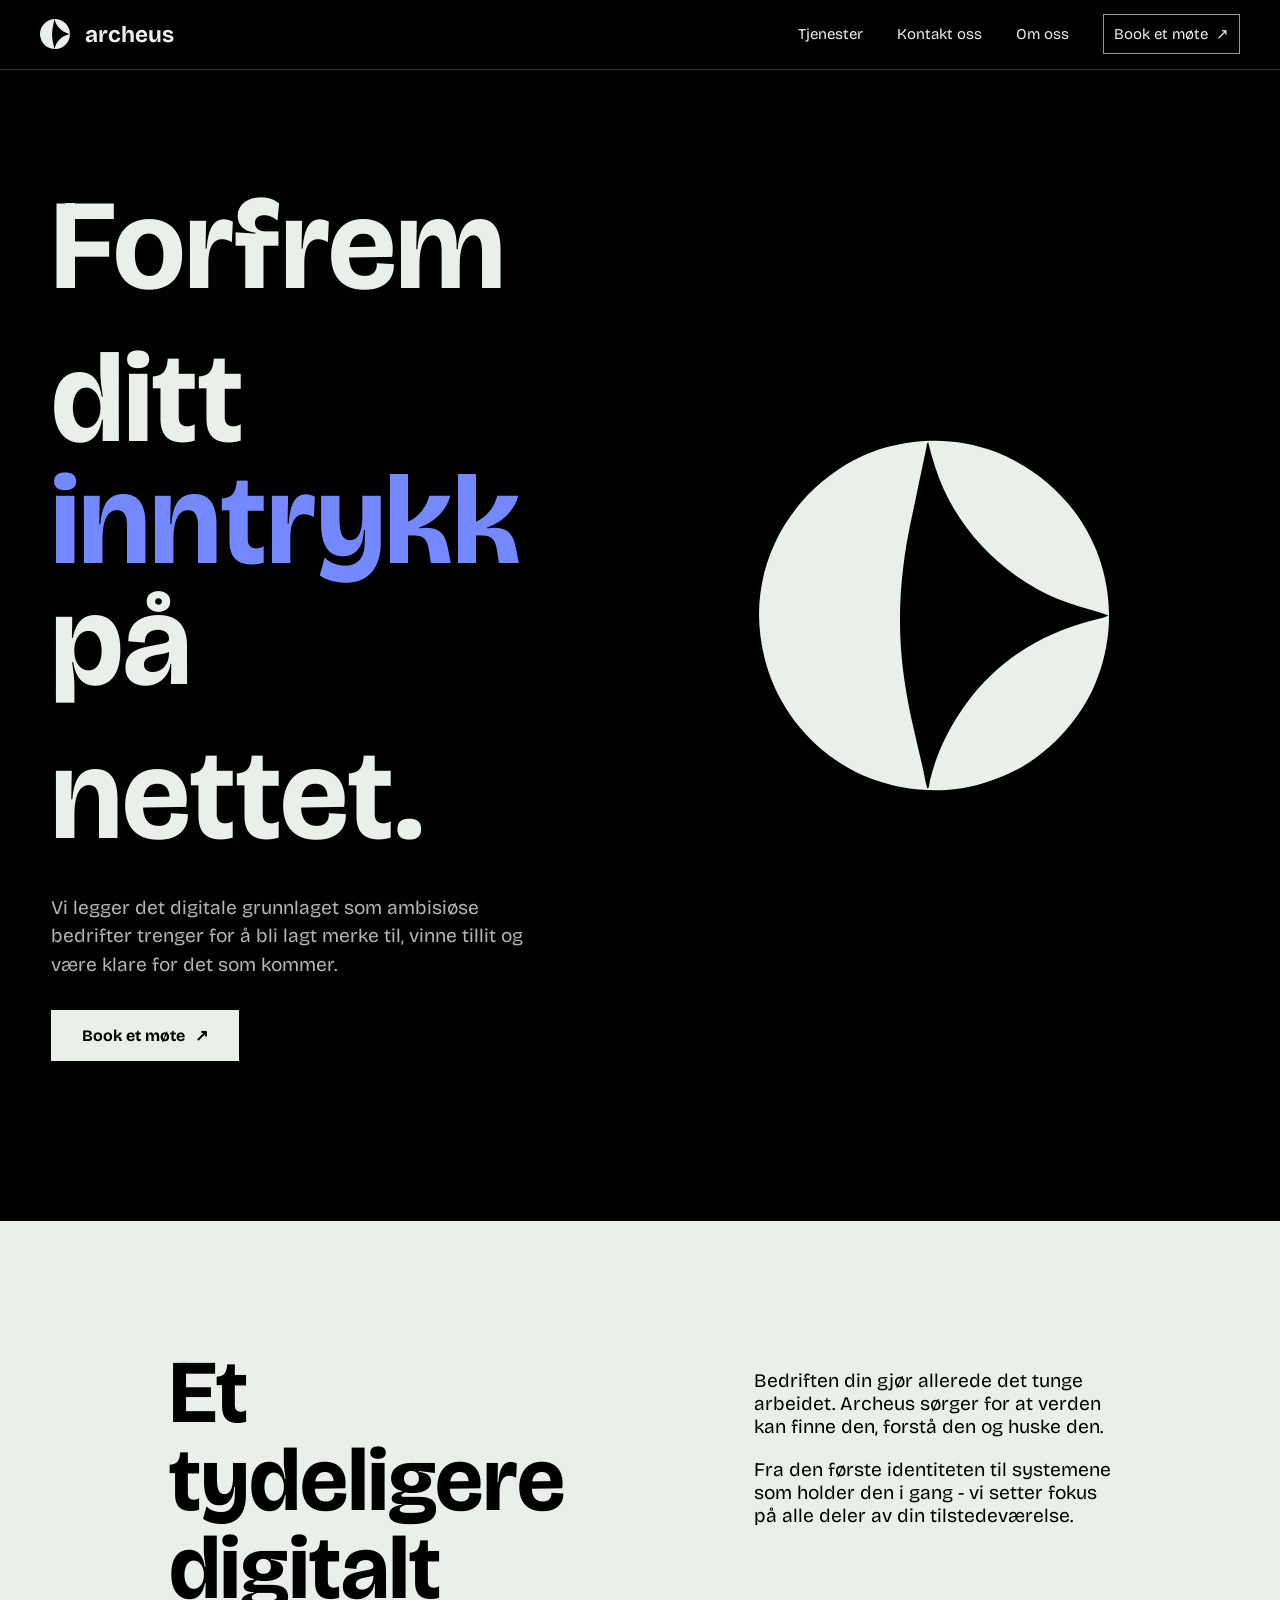
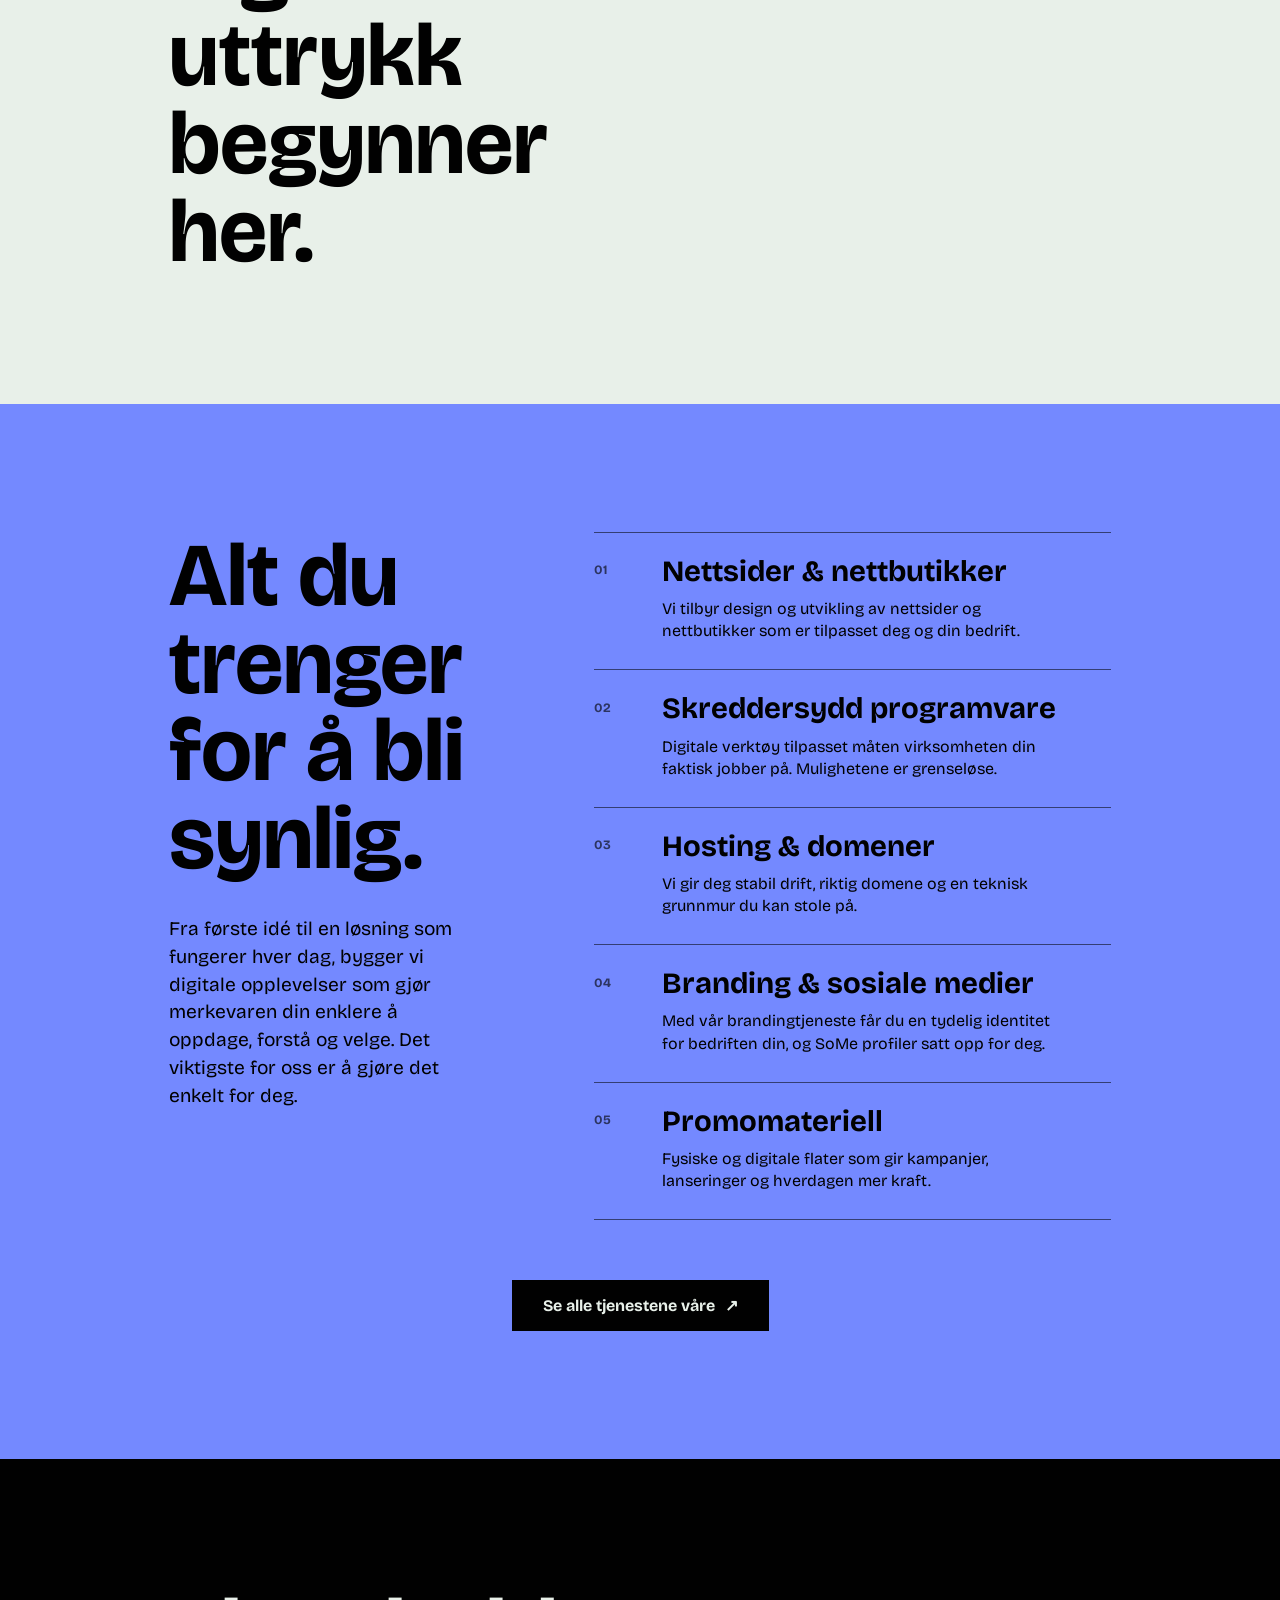
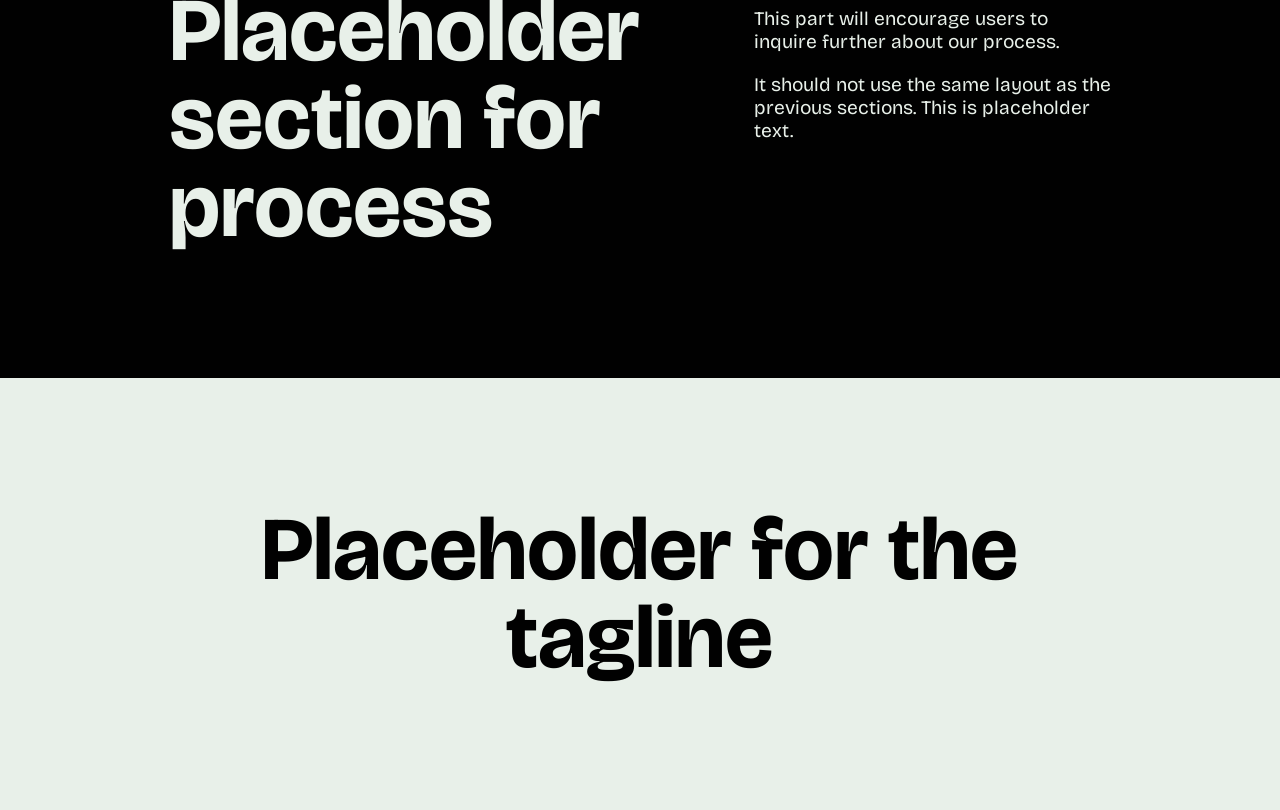
==== index.html @ 97b8d42c "Removal of bad file" ====
<!DOCTYPE html>
<html lang="en">
    <head>
        <meta charset="UTF-8">
        <meta name="viewport" content="width=device-width, initial-scale=1.0">
        <link rel="stylesheet" href="style.css">
        <title>Archeus | Hjemmeside</title>
    </head>
    <body>
        <nav>
            <div class="left-area">
                <a href="index.html" class="navbar-logo">
                    <img class="logo" src="assets/svgs/archeus-icon.svg" alt="archeus-logo">
                    <h1>archeus</h1>
                </a>
            </div>
            <div class="right-area">
                <a href="services.html">Tjenester</a>
                <a href="contact.html">Kontakt oss</a>
                <a href="about.html">Om oss</a>
                <button class="navbar-book">
                    <a href="">Book et møte<span aria-hidden="true">↗</span></a>
                </button>
            </div>
        </nav>

        <!-- Main page content is split into full-width color bands. -->
        <main>
            <!-- The section owns the background; its child only controls content width. -->
            <section id="top" class="page-section page-section--dark">
                <div class="welcome-div-container section-content">
                <div id="welcome-div">
                    <div class="welcome-text">
                        <p>Forfrem ditt</p>
                        <p id="blue">inntrykk</p>
                        <p>på nettet.</p>
                        <p id="smallText">Vi legger det digitale grunnlaget som ambisiøse bedrifter trenger for å bli lagt merke til, vinne tillit og være klare for det som kommer.</p>
                        <button id="welcome-button">
                            <a href="">Book et møte<span aria-hidden="true">↗</span></a>
                        </button>
                    </div>
                    <img id="landing-logo" src="assets/svgs/archeus-icon.svg" alt="logo">
                </div>
                </div>
            </section>

                <!-- A separate band can use its own color without exposing body edges. -->
            <section class="page-section page-section--about">
                <div class="section-content about-content">
                    <!-- About content for the next homepage section. -->
                    <h2>Et tydeligere digitalt uttrykk begynner her.</h2>
                    <div class="about-copy">
                        <p>Bedriften din gjør allerede det tunge arbeidet. Archeus sørger for at verden kan finne den, forstå den og huske den.</p>
                        <p>Fra den første identiteten til systemene som holder den i gang - vi setter fokus på alle deler av din tilstedeværelse.</p>
                    </div>
                </div>
            </section>

            <!-- * Services section; broken into list items -->
            <section class="page-section page-section--services">
                <div class="section-content services-content">
                    <div class="services-intro">
                        <h2>Alt du trenger for å bli synlig.</h2>
                        <p class="services-lead">Fra første idé til en løsning som fungerer hver dag, bygger vi digitale opplevelser som gjør merkevaren din enklere å oppdage, forstå og velge. Det viktigste for oss er å gjøre det enkelt for deg.</p>
                    </div>
                    <div class="service-list" aria-label="Våre tjenester">
                        <article class="service-item">
                            <span class="service-number">01</span>
                            <div class="service-details">
                                <h3>Nettsider &amp; nettbutikker</h3>
                                <p>Vi tilbyr design og utvikling av nettsider og nettbutikker som er tilpasset deg og din bedrift.</p>
                            </div>
                        </article>
                        <article class="service-item">
                            <span class="service-number">02</span>
                            <div class="service-details">
                                <h3>Skreddersydd programvare</h3>
                                <p>Digitale verktøy tilpasset måten virksomheten din faktisk jobber på. Mulighetene er grenseløse.</p>
                            </div>
                        </article>
                        <article class="service-item">
                            <span class="service-number">03</span>
                            <div class="service-details">
                                <h3>Hosting &amp; domener</h3>
                                <p>Vi gir deg stabil drift, riktig domene og en teknisk grunnmur du kan stole på.</p>
                            </div>
                        </article>
                        <article class="service-item">
                            <span class="service-number">04</span>
                            <div class="service-details">
                                <h3>Branding &amp; sosiale medier</h3>
                                <p>Med vår brandingtjeneste får du en tydelig identitet for bedriften din, og SoMe profiler satt opp for deg.</p>
                            </div>
                        </article>
                        <article class="service-item">
                            <span class="service-number">05</span>
                            <div class="service-details">
                                <h3>Promomateriell</h3>
                                <p>Fysiske og digitale flater som gir kampanjer, lanseringer og hverdagen mer kraft.</p>
                            </div>
                        </article>
                    </div>
                </div>
                <button id="services-button">
                    <a href="services.html">Se alle tjenestene våre<span aria-hidden="true">↗</span></a>
                </button>
            </section>

            <!-- TODO: Placeholder section for process -->
            <section class="page-section page-section--process">
                <div class="section-content process-content">
                    <h2>Placeholder section for process</h2>
                    <div class="process-copy">
                        <p>This part will encourage users to inquire further about our process.</p>
                        <p>It should not use the same layout as the previous sections. This is placeholder text.</p>
                    </div>
                </div>
            </section>

            <!-- TODO: add tagline section -->
            <section class="page-section page-section--tagline">
                <div class="section-content tagline-content">
                    <h2>Placeholder for the tagline</h2>
                </div>
            </section>

            <!-- ! commented out, no footer design yet
            <footer>
                <div class="footer-content">
                    <p>super mega placeholder</p>
                </div>
            </footer>
            -->
        </main>
    </body>
</html>
---- style.css ----
:root {
    --primary-purple: #7489ff;
    --secondary-black: #010101;
    --tertiary-white: #e8f0e9;
    --text-color: #010101;
    --highlight-color: #7489ff;
}

/* selection color for text */
::selection {
    background-color: var(--highlight-color);
    color: var(--tertiary-white);
}

.page-section--services ::selection {
    background-color: var(--tertiary-white);
    color: var(--secondary-black);
}

@font-face {
    font-family: baseFont;
    src: url(assets/BricolageGrotesqueFont/BricolageGrotesque.ttf);
}

body {
    padding: 0px;
    margin: 0px;
    background-color: #f3efe7;
    color: var(--text-color);

    font-family: baseFont;
}

nav {
    position: sticky;
    top: 0;

    z-index: 10000;
    
    display: flex;

    align-items: center;
    justify-content: space-between;

    margin: 0px;
    padding: 10px;

    background-color: var(--secondary-black);

    border-bottom: 1px solid color-mix(in srgb, var(--tertiary-white) 22%, transparent);
}


/* * page-section is a generic class for all sections of the page. Each section has a unique class for styling */
.page-section {
    width: 100%;
    box-sizing: border-box;
}

.page-section--dark {
    background-color: var(--secondary-black);
    color: var(--tertiary-white);
    padding: 100px 0px 160px;
}

.page-section--about {
    background-color: var(--tertiary-white);
    color: var(--text-color);
    padding: clamp(5rem,10vw,10rem);
}

.page-section--services {
    background-color: var(--primary-purple);
    color: var(--text-color);
    padding: clamp(5rem,10vw,10rem);
}

.page-section--process {
    background-color: var(--secondary-black);
    color: var(--tertiary-white);
    padding: clamp(5rem,10vw,10rem);
}

.page-section--tagline {
    background-color: var(--tertiary-white);
    color: var(--text-color);
    padding: clamp(5rem,10vw,10rem);
}

.section-content {
    width: 92%;
    margin-left: auto;
    margin-right: auto;
}


/* * welcome div (before we switched to section format) */
.welcome-div-container {
    margin-top: 0px;
}

.welcome-text p {
    font-size: clamp(40px, 10vw, 140px);
    line-height: 1.2;
    font-weight: bold;
    margin: 0;
}

#blue {
    color: var(--primary-purple);
    margin-top: -0.25em;
}

.welcome-text p:nth-child(3) {
  margin-top: -0.25em;
}

#welcome-div {
    gap: 200px;

    display: flex;
    justify-content: space-between;
    text-align: left;
}
#smallText {
    margin-top: 20px;
    max-width: 500px;
    font-size: clamp(1.08rem,1.5vw,1.35rem);
    line-height: 1.5;
    font-weight: normal;
    color: var(--tertiary-white);
    opacity: .76;
}

/* book call button for welcome section */
#welcome-button {
    margin-top: 30px;
    padding: 15px 30px;
    font-size: 1rem;
    font-weight: bold;
    background-color: var(--tertiary-white);
    border: 1px solid var(--tertiary-white);
    transition: background-color .2s ease, border-color .2s ease, transform .2s ease;
}
#welcome-button:hover {
    background-color: var(--primary-purple);
    border: 1px solid var(--primary-purple);
    transform: translateY(-4px);
}

#welcome-button a {
    text-align: center;
    text-decoration: none;
    font-family: baseFont;
    color: var(--secondary-black);
}

#welcome-button span {
    margin-left: 10px;
}


/* services section button */
#services-button {
    display: block;
    margin: 60px auto 0;
    padding: 15px 30px;
    font-size: 1rem;
    font-weight: bold;
    background-color: var(--secondary-black);
    border: 1px solid var(--secondary-black);
    transition: background-color .2s ease, border-color .2s ease, transform .2s ease;
}
#services-button:hover {
    background-color: var(--tertiary-white);
    border: 1px solid var(--tertiary-white);
    transform: translateY(-4px);
}

#services-button a {
    text-align: center;
    text-decoration: none;
    font-family: baseFont;
    color: var(--tertiary-white);
}
#services-button:hover a {
    color: var(--secondary-black);
}

#services-button span {
    margin-left: 10px;
}

/* * navbar-logo = text, logo = icon */
.navbar-logo {
    line-height: 0.5;
    text-decoration: none;
    font-size: 15px;
    margin-left: 30px;

    color: var(--tertiary-white);

    display: flex;

    align-items: center;

    gap: 15px;
}

.logo {
    width: 30px;
}

#landing-logo {
    min-width: 150px;
    max-width: 350px;
    margin: 0px 120px 0px 0px;
}

/* * more section styling, tbh idk why it is split from the prior */
.about-content {
    display: grid;
    grid-template-columns: 1.1fr .8fr;
    gap: 10%;
    max-width: 1050px;
    margin-left: auto;
    margin-right: auto;
}

.services-content {
    display: grid;
    grid-template-columns: minmax(220px, .75fr) minmax(0, 1.25fr);
    gap: clamp(3rem, 9vw, 9rem);
    max-width: 1200px;
    margin-left: auto;
    margin-right: auto;
}

.process-content {
    display: grid;
    grid-template-columns: 1.1fr .8fr;
    gap: 10%;
    max-width: 1050px;
    margin-left: auto;
    margin-right: auto;
}

.tagline-content {
    display: flex;
    justify-content: center;
    align-items: center;
    text-align: center;
    gap: 10%;
    max-width: 1050px;
    margin-left: auto;
    margin-right: auto;
}

.tagline-content h2 {
    max-width: 760px;
    margin: 0px;
    font-size: clamp(2.5rem, 7vw, 6rem);
    line-height: 0.98;
}

.services-content h2 {
    max-width: 760px;
    margin: 0px;
    font-size: clamp(2.5rem, 7vw, 6rem);
    line-height: 0.98;
}

.about-content h2 {
    max-width: 760px;
    margin: 0px;
    font-size: clamp(2.5rem, 7vw, 6rem);
    line-height: 0.98;
}

.process-content h2 {
    max-width: 760px;
    margin: 0px;
    font-size: clamp(2.5rem, 7vw, 6rem);
    line-height: 0.98;
}

.about-copy {
    grid-column: 2;
    max-width: 560px;
}

.about-copy p {
    margin-top: 20px;
    font-size: clamp(1.08rem, 1.5vw, 1.35rem);
}

.services-copy {
    grid-column: 2;
    max-width: 560px;
}

.services-copy p {
    margin-top: 20px;
    font-size: clamp(1.08rem, 1.5vw, 1.35rem);
}

.services-intro {
    align-self: start;
    position: sticky;
    top: 100px;
}

.services-lead {
    max-width: 360px;
    margin: 2rem 0 0;
    font-size: clamp(1.08rem, 1.5vw, 1.35rem);
    line-height: 1.45;
}

.service-list {
    border-top: 1px solid rgba(1, 1, 1, .55);
}

.service-item {
    display: grid;
    grid-template-columns: 3rem minmax(0, 1fr) 2rem;
    gap: 1.25rem;
    align-items: start;
    padding: 1.5rem 0 1.65rem;
    border-bottom: 1px solid rgba(1, 1, 1, .55);
    transition: background-color .2s ease, transform .2s ease;
}

@media (hover: hover) and (pointer: fine) {
    .service-item:hover {
        background-color: rgba(232, 240, 233, .16);
        transform: translateX(.35rem);
    }
}

.service-number {
    padding-top: .35rem;
    font-size: .8rem;
    font-weight: bold;
    opacity: .62;
}

.service-details h3 {
    margin: 0;
    font-size: clamp(1.35rem, 2.3vw, 2.15rem);
    line-height: 1.05;
}

.service-details p {
    max-width: 520px;
    margin: .65rem 0 0;
    font-size: 1rem;
    line-height: 1.4;
}

.process-copy {
    grid-column: 2;
    max-width: 560px;
}

.process-copy p {
    margin-top: 20px;
    font-size: clamp(1.08rem, 1.5vw, 1.35rem);
}


/* * styling for mobile devices and small screens */
@media (max-width: 700px) {
    #welcome-div {
        flex-direction: column;
        gap: 60px;
    }

    #landing-logo {
        min-width: 120px;
        width: 120px;
        margin: 0px;
    }

    .services-content {
        grid-template-columns: 1fr;
        gap: 3.5rem;
    }

    .services-intro {
        position: static;
    }

    .services-lead {
        margin-top: 1.5rem;
    }

    .service-item {
        grid-template-columns: 2rem minmax(0, 1fr) 1.25rem;
        gap: .75rem;
        padding: 1.25rem 0 1.4rem;
    }

    .service-details p {
        font-size: .95rem;
    }
}

/* * uses negative margin to cancel out padding from inherited */
.navbar-book a {
    display: inline-block;
    width: 100%;
    height: 100%;
    text-align: center;
    text-decoration: none;
    margin-right: -30px;
    font-family: baseFont;
}

/* navbar stuff */
.navbar-book span {
    margin-left: 8px;
}

.left-area {
    margin: 0px 0px;
}

.right-area a {
    color: var(--tertiary-white);
    text-decoration: none;

    padding-right: 30px;

    font-size: 15px;
}

.right-area button {
    background-color: transparent;
    border: 1px solid rgb(150, 150, 150);

    display: inline-flex;

    padding: 10px;
    margin-right: 30px;

    text-align: center;
}

/* This is where the text lives */
.text-area {
    background-color: var(--tertiary-white);
}

.info-area-text {
    width: 80%;

    margin: 0 auto;

    gap: 200px;

    display: flex;

    text-align: left;
}
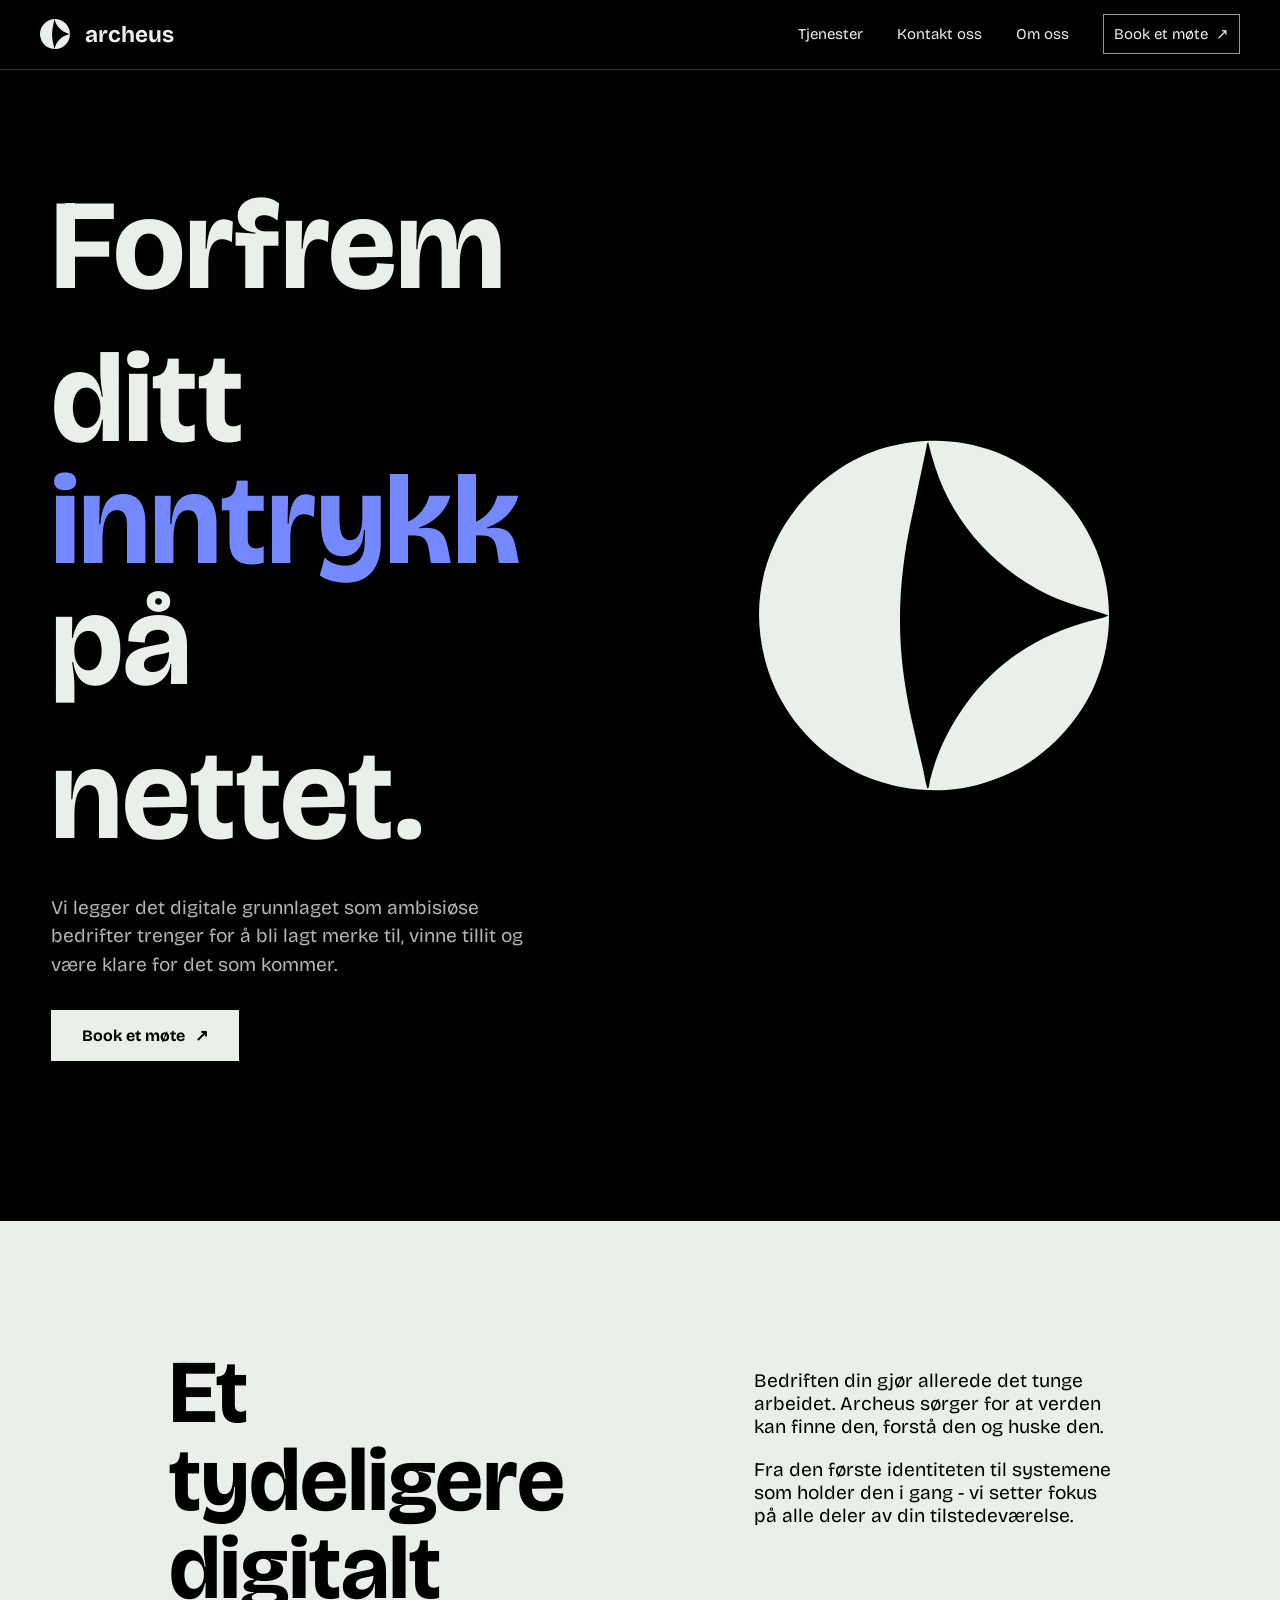
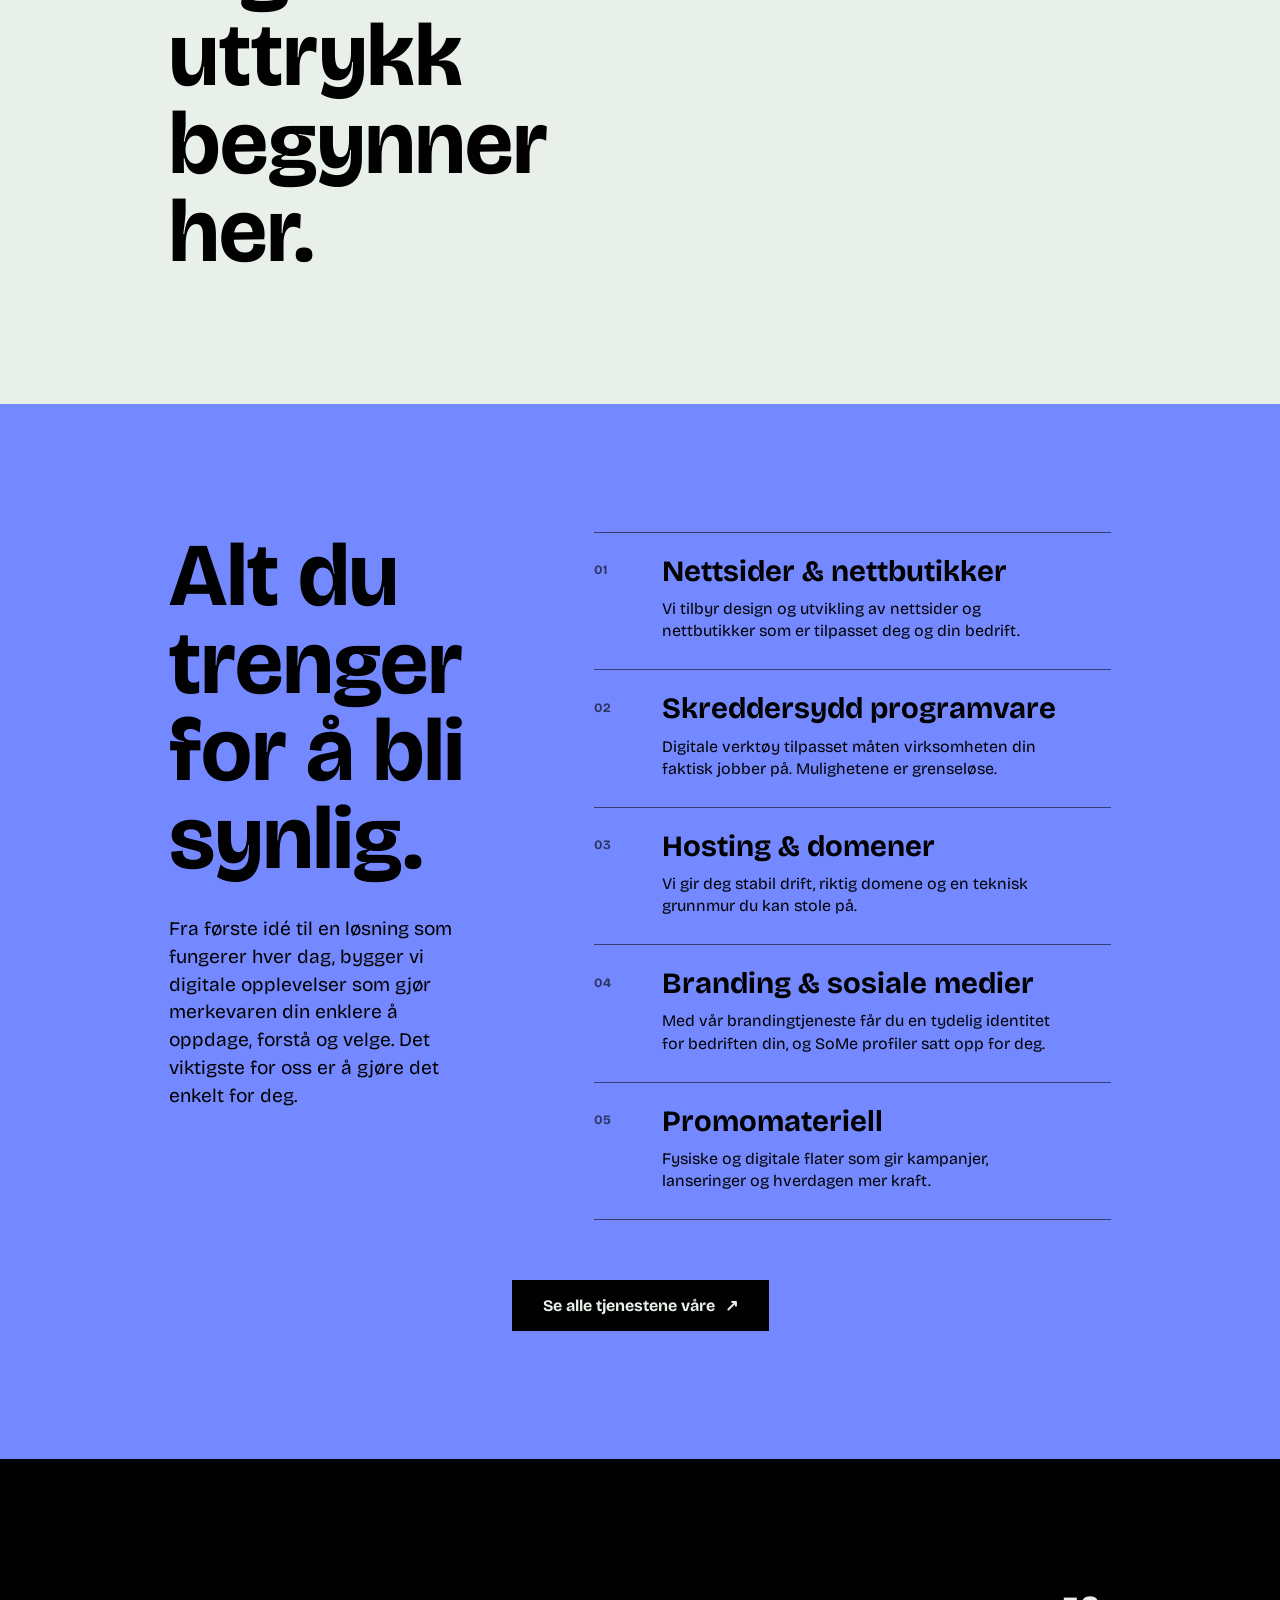
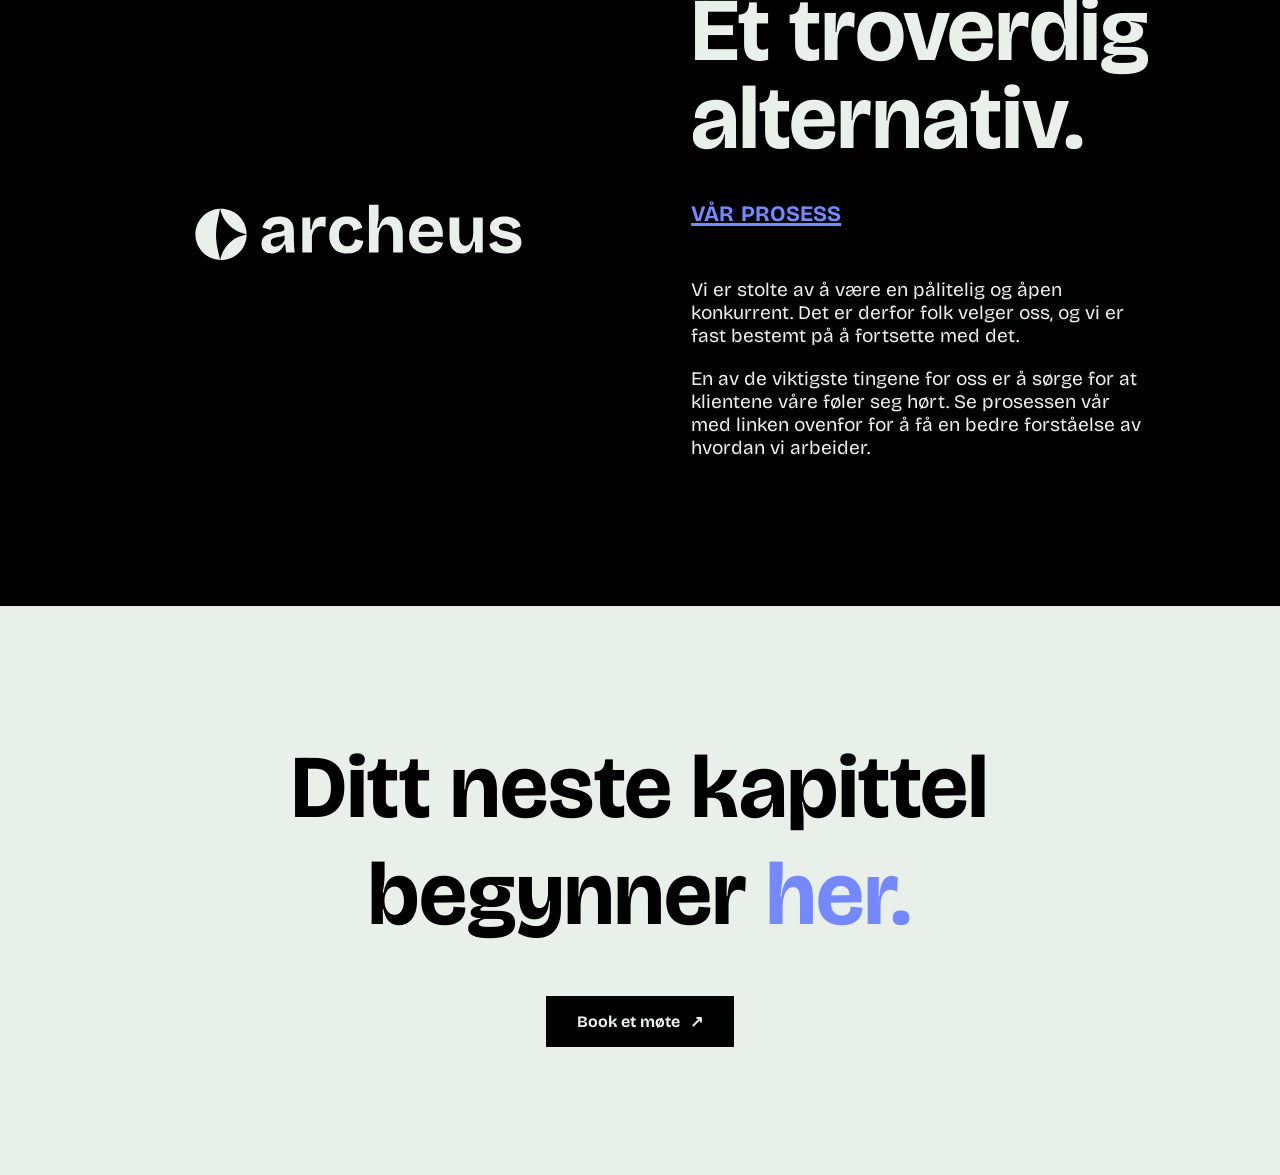
==== commit cd064798: "Process + tagline section, favions added, navbar styling finished" ====
--- a/index.html
+++ b/index.html
@@ -3,8 +3,12 @@
     <head>
         <meta charset="UTF-8">
         <meta name="viewport" content="width=device-width, initial-scale=1.0">
+        <title>Archeus | Hjemmeside</title>
         <link rel="stylesheet" href="style.css">
-        <title>Archeus | Hjemmeside</title>
+        <link rel="apple-touch-icon" sizes="180x180" href="assets/favicon_io/apple-touch-icon.png">
+        <link rel="icon" type="image/png" sizes="32x32" href="assets/favicon_io/favicon-32x32.png">
+        <link rel="icon" type="image/png" sizes="16x16" href="assets/favicon_io/favicon-16x16.png">
+        <link rel="manifest" href="assets/favicon_io/site.webmanifest">
     </head>
     <body>
         <nav>
@@ -19,7 +23,7 @@
                 <a href="contact.html">Kontakt oss</a>
                 <a href="about.html">Om oss</a>
                 <button class="navbar-book">
-                    <a href="">Book et møte<span aria-hidden="true">↗</span></a>
+                    <a href="contact.html">Book et møte<span aria-hidden="true">↗</span></a>
                 </button>
             </div>
         </nav>
@@ -36,7 +40,7 @@
                         <p>på nettet.</p>
                         <p id="smallText">Vi legger det digitale grunnlaget som ambisiøse bedrifter trenger for å bli lagt merke til, vinne tillit og være klare for det som kommer.</p>
                         <button id="welcome-button">
-                            <a href="">Book et møte<span aria-hidden="true">↗</span></a>
+                            <a href="contact.html">Book et møte<span aria-hidden="true">↗</span></a>
                         </button>
                     </div>
                     <img id="landing-logo" src="assets/svgs/archeus-icon.svg" alt="logo">
@@ -106,21 +110,44 @@
                 </button>
             </section>
 
-            <!-- TODO: Placeholder section for process -->
+            <!-- Process section -->
+            <!-- * logo SVG is a placeholder for other companies' logos. 
+             * When we have at least 3 under our belt, replace with those 3 on rotation -->
             <section class="page-section page-section--process">
+                <div id="process-logos">
+                    <svg id="Layer_1" data-name="Layer 1" xmlns="http://www.w3.org/2000/svg" viewBox="0 0 160 160">
+                        <g>
+                            <path class="cls-2" d="M49.85,87.33c-.7,0-1.31-.13-1.83-.41-.53-.27-.94-.66-1.23-1.17-.29-.51-.44-1.14-.44-1.88,0-.66.13-1.22.38-1.68.25-.46.63-.82,1.14-1.1.5-.28,1.11-.51,1.82-.7.71-.18,1.54-.35,2.5-.49.48-.08.88-.15,1.19-.22.32-.07.55-.19.71-.35.15-.16.23-.4.23-.71,0-.43-.15-.8-.46-1.11-.31-.31-.8-.46-1.48-.46-.43,0-.84.07-1.22.22s-.7.38-.97.7c-.27.32-.47.71-.59,1.19l-2.94-.9c.19-.63.45-1.18.79-1.64.34-.46.76-.85,1.25-1.17.49-.32,1.07-.55,1.71-.71s1.34-.23,2.06-.23c1.17,0,2.14.19,2.88.57.75.38,1.31.96,1.68,1.76s.56,1.82.56,3.07v2.06c0,.54.01,1.09.03,1.66.02.56.06,1.13.1,1.69.05.56.1,1.12.16,1.68h-2.99c-.05-.39-.1-.83-.15-1.34-.05-.51-.1-1.01-.13-1.5h-.39c-.23.57-.55,1.1-.95,1.59-.4.49-.89.87-1.47,1.16-.58.29-1.23.43-1.96.43ZM51.26,84.92c.28,0,.57-.05.88-.16.31-.11.6-.26.88-.45.28-.19.54-.44.79-.73.25-.29.43-.62.56-1v-1.92l.51.09c-.26.2-.58.36-.96.48-.38.12-.76.21-1.16.27s-.78.13-1.17.21c-.39.08-.73.17-1.04.29-.31.12-.55.28-.72.5-.17.22-.25.51-.25.88,0,.48.15.86.46,1.14.31.28.72.42,1.23.42Z"/>
+                            <path class="cls-2" d="M60.53,87.01v-12.17h2.76l.02,4.17h.44c.12-1.05.33-1.9.63-2.55.29-.65.71-1.13,1.26-1.45.55-.32,1.22-.47,2.03-.47.12,0,.27,0,.44.02s.36.04.58.07l-.14,3.54c-.23-.11-.49-.18-.76-.22-.28-.04-.52-.06-.72-.06-.6,0-1.13.13-1.58.41s-.8.67-1.07,1.19-.45,1.16-.56,1.9v5.61h-3.34Z"/>
+                            <path class="cls-2" d="M76.15,87.33c-1.05,0-1.97-.15-2.75-.45-.78-.3-1.43-.73-1.95-1.29-.52-.56-.91-1.22-1.18-1.98-.27-.76-.4-1.61-.4-2.54s.14-1.84.4-2.64c.27-.8.67-1.49,1.19-2.07.53-.58,1.17-1.03,1.95-1.36.77-.33,1.65-.49,2.64-.49s1.85.16,2.58.49c.73.32,1.33.78,1.8,1.36s.77,1.25.93,2.03l-3.08,1.02c-.06-.49-.19-.91-.39-1.25s-.47-.6-.81-.78-.74-.27-1.21-.27c-.42,0-.79.08-1.11.25s-.6.42-.83.76-.41.75-.52,1.22-.17,1.01-.17,1.61c0,.83.11,1.54.34,2.11.22.57.56,1.01,1,1.32.44.31.99.46,1.63.46s1.11-.12,1.47-.37.64-.56.82-.93c.19-.37.29-.76.32-1.18l2.92.65c-.08.6-.24,1.17-.49,1.69-.25.53-.6.98-1.05,1.38-.46.39-1.02.7-1.68.92s-1.45.32-2.36.32Z"/>
+                            <path class="cls-2" d="M83.66,87.01v-16.57h3.34v3.8c0,.32-.01.65-.03.98-.02.33-.06.67-.12,1.02-.05.35-.1.7-.15,1.05-.05.36-.11.71-.19,1.07h.53c.22-.8.49-1.49.82-2.06.33-.57.76-1.01,1.29-1.32s1.19-.46,1.99-.46c1.42,0,2.49.5,3.2,1.51s1.07,2.52,1.07,4.54v6.44h-3.34v-5.91c0-1.28-.19-2.24-.58-2.87-.39-.63-.96-.95-1.71-.95-.62,0-1.12.19-1.52.56-.39.37-.7.87-.92,1.49-.22.63-.33,1.33-.35,2.1v5.58h-3.34Z"/>
+                            <path class="cls-2" d="M103.93,87.33c-.99,0-1.88-.14-2.67-.42s-1.45-.68-1.99-1.21c-.54-.53-.95-1.17-1.24-1.93-.29-.76-.43-1.64-.43-2.63s.14-1.87.42-2.68c.28-.81.67-1.51,1.18-2.1s1.15-1.04,1.92-1.37c.77-.33,1.62-.49,2.55-.49s1.8.16,2.51.46c.72.31,1.32.76,1.8,1.36.48.59.83,1.33,1.07,2.19.23.87.32,1.88.25,3.04l-9.55.07v-1.81l7.62-.09-1.16.9c.09-.8.03-1.47-.19-1.99-.22-.53-.53-.92-.95-1.17-.42-.25-.87-.38-1.37-.38-.59,0-1.1.16-1.53.48s-.78.77-1.03,1.37-.38,1.31-.38,2.14c0,1.33.29,2.3.86,2.91.57.61,1.33.92,2.27.92.43,0,.8-.06,1.1-.17.3-.12.55-.27.75-.45.2-.19.36-.39.47-.62.12-.23.21-.46.29-.7l2.9.62c-.14.57-.34,1.09-.61,1.55-.27.46-.63.86-1.08,1.18-.45.32-.99.58-1.61.75-.62.18-1.36.27-2.19.27Z"/>
+                            <path class="cls-2" d="M115.96,87.33c-1.42,0-2.5-.48-3.22-1.45-.73-.96-1.09-2.44-1.09-4.41v-6.63h3.36v6.21c0,1.19.18,2.08.53,2.67.35.59.9.88,1.62.88.45,0,.83-.11,1.15-.32.32-.22.59-.52.82-.92.23-.39.41-.85.53-1.37.12-.52.19-1.08.21-1.7v-5.45h3.31v12.17h-2.69v-3.8h-.44c-.23.96-.53,1.74-.88,2.35s-.8,1.06-1.32,1.34c-.53.29-1.16.43-1.9.43Z"/>
+                            <path class="cls-2" d="M131.11,87.33c-.82,0-1.56-.08-2.21-.23s-1.22-.38-1.7-.67c-.48-.29-.87-.64-1.16-1.05-.29-.41-.5-.86-.6-1.36l2.53-1.07c.08.32.25.64.52.94.27.3.64.54,1.12.72.48.18,1.06.27,1.74.27s1.24-.1,1.62-.31c.39-.21.58-.51.58-.89,0-.29-.11-.52-.32-.7-.22-.17-.53-.32-.94-.44-.41-.12-.92-.25-1.52-.37-.57-.11-1.15-.25-1.74-.42-.59-.17-1.14-.39-1.66-.67-.52-.28-.93-.65-1.23-1.1-.3-.46-.45-1.03-.45-1.73,0-.74.2-1.39.59-1.94.39-.55.98-.98,1.76-1.31.78-.33,1.72-.49,2.82-.49,1,0,1.88.14,2.63.41.75.27,1.37.66,1.87,1.16.49.5.82,1.1.97,1.8l-2.69.9c-.06-.39-.21-.71-.45-.98s-.56-.48-.95-.63c-.39-.15-.85-.22-1.38-.22-.65,0-1.16.11-1.53.32-.37.22-.56.51-.56.88,0,.29.12.53.36.72.24.19.58.33,1.01.44.43.11.94.23,1.53.37.6.12,1.2.27,1.78.43.59.16,1.12.37,1.6.63s.86.6,1.14,1.03c.28.43.42,1,.42,1.69,0,.8-.21,1.5-.64,2.08s-1.05,1.03-1.87,1.33c-.82.3-1.82.45-2.99.45Z"/>
+                        </g>
+                        <path class="cls-1" d="M31.81,71.78c1.21-.08,2.45.1,3.58.54,3.66,1.41,6.01,4.89,5.81,8.84-.05,1.03-.3,2.05-.7,3-.45,1.09-1.15,2.07-1.99,2.89-.72.7-1.58,1.31-2.5,1.71-.98.43-2,.72-3.08.79-1.28.08-2.53-.1-3.74-.54-1.05-.38-2.01-.98-2.84-1.72-.83-.75-1.52-1.65-2.02-2.65-.46-.92-.73-1.9-.87-2.92-.48-3.7,1.52-7.24,4.78-8.96,1.09-.58,2.34-.89,3.57-.96ZM32,71.83c-.07.07-.07.2-.09.29-.05.23-.09.46-.14.69-.2.93-.38,1.86-.59,2.78-.48,2.18-.72,4.42-.57,6.66.09,1.4.33,2.75.64,4.11.17.75.35,1.5.52,2.25.04.19.13.74.21.87.08-.08.08-.32.12-.44.09-.35.19-.69.31-1.03.38-1.04.9-2.02,1.56-2.91,1.14-1.54,2.74-2.82,4.51-3.55.56-.23,1.14-.42,1.72-.59.32-.09.69-.15.98-.3-.51-.18-1.04-.31-1.56-.48-.7-.23-1.41-.5-2.06-.86-2.05-1.13-3.75-2.9-4.74-5.03-.37-.8-.61-1.62-.82-2.47Z"/>
+                    </svg>
+                </div>
                 <div class="section-content process-content">
-                    <h2>Placeholder section for process</h2>
+                    <h2>Et troverdig alternativ.</h2>
+                    <h3 class="process-link-heading">
+                        <a href="process.html">vår prosess</a>
+                    </h3>
                     <div class="process-copy">
-                        <p>This part will encourage users to inquire further about our process.</p>
-                        <p>It should not use the same layout as the previous sections. This is placeholder text.</p>
+                        <p>Vi er stolte av å være en pålitelig og åpen konkurrent. Det er derfor folk velger oss, og vi er fast bestemt på å fortsette med det.</p>
+                        <p>En av de viktigste tingene for oss er å sørge for at klientene våre føler seg hørt. Se prosessen vår med linken ovenfor for å få en bedre forståelse av hvordan vi arbeider.</p>
                     </div>
                 </div>
             </section>
 
-            <!-- TODO: add tagline section -->
+            <!-- tagline section -->
             <section class="page-section page-section--tagline">
                 <div class="section-content tagline-content">
-                    <h2>Placeholder for the tagline</h2>
+                    <h2>Ditt neste kapittel begynner </h2>
+                    <h2 id="blue">her.</h2>
+                    <button id="goodbye-button">
+                        <a href="">Book et møte<span aria-hidden="true">↗</span></a>
+                    </button>
                 </div>
             </section>
 
--- a/style.css
+++ b/style.css
@@ -79,6 +79,10 @@
     background-color: var(--secondary-black);
     color: var(--tertiary-white);
     padding: clamp(5rem,10vw,10rem);
+    display: grid;
+    grid-template-columns: repeat(2, minmax(0, 1fr));
+    gap: 10%;
+    align-items: center;
 }
 
 .page-section--tagline {
@@ -237,30 +241,59 @@
 }
 
 .process-content {
-    display: grid;
-    grid-template-columns: 1.1fr .8fr;
+    display: flex;
+    flex-direction: column;
     gap: 10%;
+    width: 100%;
+    max-width: 1050px;
+    margin: 0;
+    gap: 2rem;
+}
+
+/* * logo(s) placed in the process section. 
+! Currently being occupied by the SVG styling for our logo as a placeholder */
+#process-logos {
+    gap: 10%;
+    max-width: 1050px;
+    width: 100%;
+    margin: 0;
+}
+
+#process-logos svg {
+    display: block;
+    width: 100%;
+    height: auto;
+}
+.cls-1 {
+    fill: var(--tertiary-white);
+    fill-rule: evenodd;
+    stroke: none;
+    stroke-linejoin: round;
+    stroke-width: 0;
+}
+.cls-2 {
+    fill: var(--tertiary-white);
+}
+
+/* * display flex and its accomplices are commented out as they were interfering with the text alignment, 
+   * may be changed in the future as this is scuffed */
+.tagline-content {
+    /* display: flex;
+    justify-content: center;
+    align-items: center; */
+    text-align: center;
+    /* gap: 10%; */
     max-width: 1050px;
     margin-left: auto;
     margin-right: auto;
 }
 
-.tagline-content {
-    display: flex;
-    justify-content: center;
-    align-items: center;
-    text-align: center;
-    gap: 10%;
-    max-width: 1050px;
-    margin-left: auto;
-    margin-right: auto;
-}
-
 .tagline-content h2 {
     max-width: 760px;
     margin: 0px;
     font-size: clamp(2.5rem, 7vw, 6rem);
-    line-height: 0.98;
+    /* line-height: 0.98; */
+    display: inline;
 }
 
 .services-content h2 {
@@ -282,6 +315,45 @@
     margin: 0px;
     font-size: clamp(2.5rem, 7vw, 6rem);
     line-height: 0.98;
+}
+.process-content h3 {
+    max-width: 760px;
+    margin: 0px;
+    font-size: clamp(1rem, 2.5vw, 2.5rem);
+    font-variant: small-caps;
+    line-height: 0.98;
+}
+
+/* this part animates the process section link, uses all the fancy stuff below to bring out the > and move text */
+.process-link-heading a {
+    position: relative;
+    display: inline-flex;
+    align-items: center;
+    color: inherit;
+    text-decoration: underline;
+    transition: transform .2s ease;
+    color: var(--highlight-color);
+}
+
+.process-link-heading a::before {
+    content: ">";
+    position: absolute;
+    right: 100%;
+    margin-right: .5rem;
+    opacity: 0;
+    transform: translateX(.5rem);
+    transition: opacity .2s ease, transform .2s ease;
+}
+
+.process-link-heading a:hover,
+.process-link-heading a:focus-visible {
+    transform: translateX(.5rem);
+}
+
+.process-link-heading a:hover::before,
+.process-link-heading a:focus-visible::before {
+    opacity: 1;
+    transform: translateX(0);
 }
 
 .about-copy {
@@ -429,22 +501,32 @@
 .right-area a {
     color: var(--tertiary-white);
     text-decoration: none;
-
     padding-right: 30px;
-
     font-size: 15px;
-}
-
+    transition: color .2s ease;
+}
+.right-area a:hover {
+    color: var(--primary-purple);
+}
+
+/* navbar button hover effects */
 .right-area button {
     background-color: transparent;
     border: 1px solid rgb(150, 150, 150);
-
     display: inline-flex;
-
     padding: 10px;
     margin-right: 30px;
-
     text-align: center;
+    transition: background-color .2s ease, border-color .2s ease, transform .2s ease;
+}
+.right-area button:hover a {
+    color: var(--secondary-black);
+    text-decoration: none;
+    font-size: 15px;
+}
+.right-area button:hover {
+    border: 1px solid var(--primary-purple);
+    background-color: var(--primary-purple);
 }
 
 /* This is where the text lives */
@@ -462,4 +544,36 @@
     display: flex;
 
     text-align: left;
+}
+
+/* end-of-page book a call button */
+#goodbye-button {
+    display: block;
+    justify-content: center;
+    align-items: center;
+    margin: auto;
+    margin-top: 3rem;
+    padding: 15px 30px;
+    font-size: 1rem;
+    font-weight: bold;
+    background-color: var(--secondary-black);
+    border: 1px solid var(--secondary-black);
+    transition: background-color .2s ease, border-color .2s ease, transform .2s ease;
+}
+#goodbye-button:hover {
+    background-color: var(--primary-purple);
+    border: 1px solid var(--primary-purple);
+    transform: translateY(-4px);
+}
+#goodbye-button a {
+    text-align: center;
+    text-decoration: none;
+    font-family: baseFont;
+    color: var(--tertiary-white);
+}
+#goodbye-button:hover a {
+    color: var(--secondary-black);
+}
+#goodbye-button span {
+    margin-left: 10px;
 }
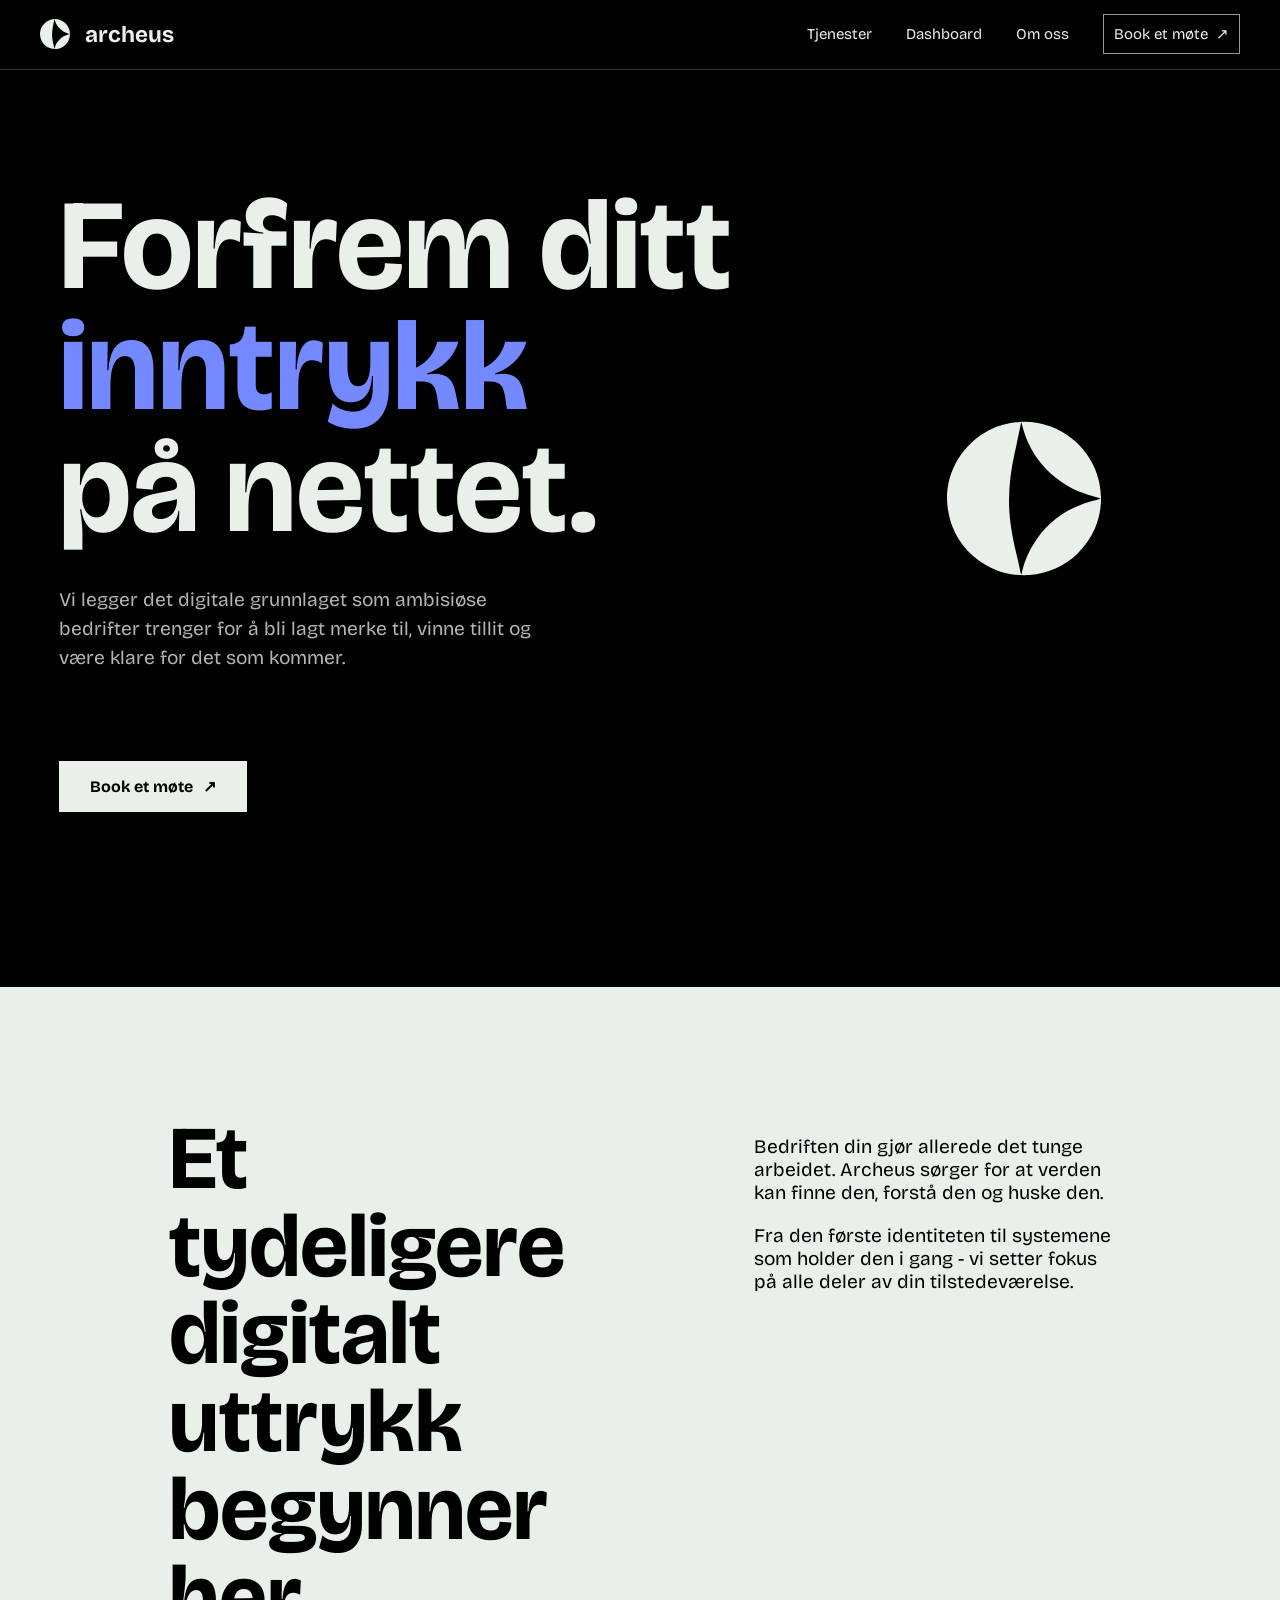
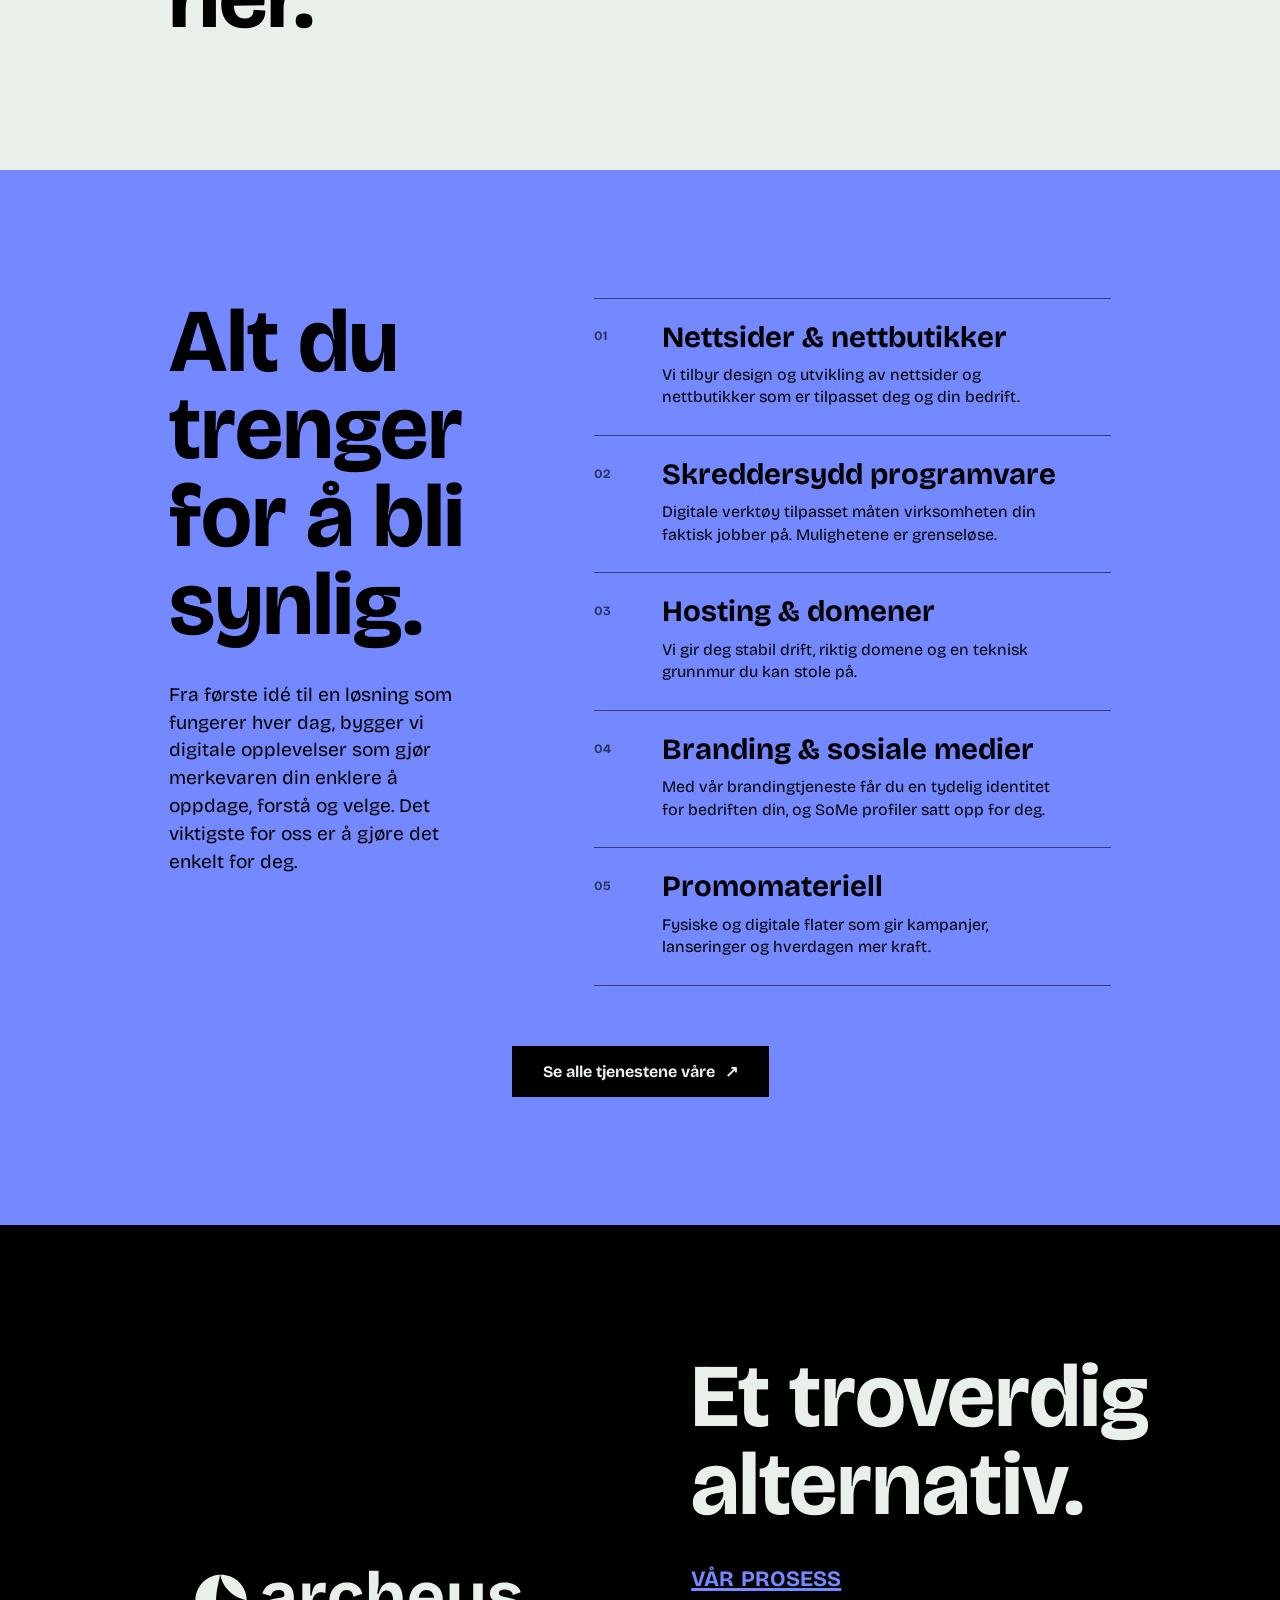
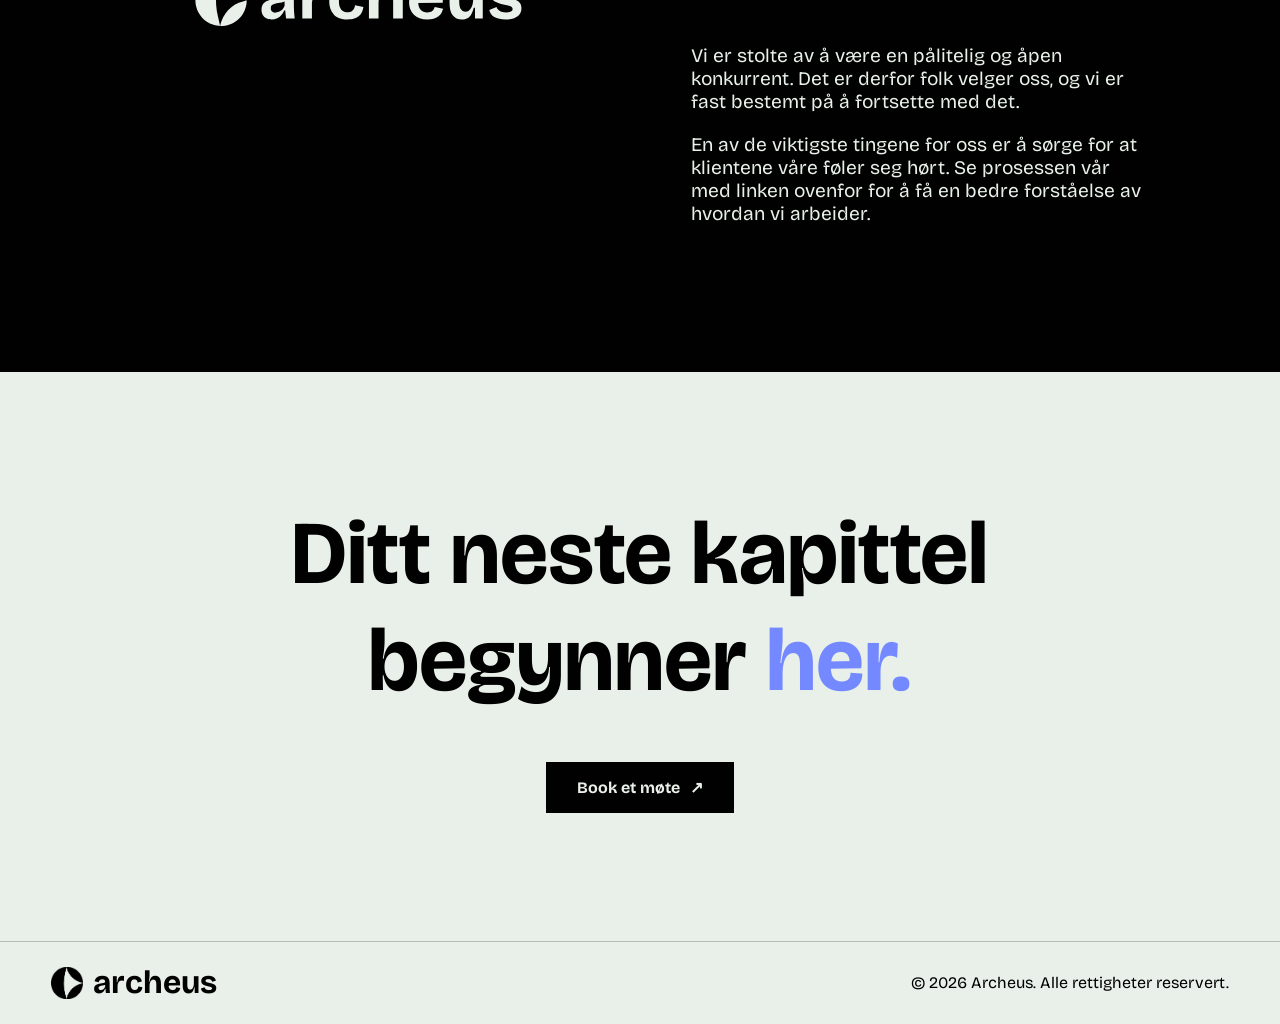
==== commit 05a5d55b: "Finishing touches on homepage + new img" ====
--- a/index.html
+++ b/index.html
@@ -20,7 +20,7 @@
             </div>
             <div class="right-area">
                 <a href="services.html">Tjenester</a>
-                <a href="contact.html">Kontakt oss</a>
+                <a href="dashboard.html">Dashboard</a>
                 <a href="about.html">Om oss</a>
                 <button class="navbar-book">
                     <a href="contact.html">Book et møte<span aria-hidden="true">↗</span></a>
@@ -151,13 +151,16 @@
                 </div>
             </section>
 
-            <!-- ! commented out, no footer design yet
+            <!-- TODO: designing footer -->
             <footer>
                 <div class="footer-content">
-                    <p>super mega placeholder</p>
+                    <div class="footer-left">
+                        <img src="assets/svgs/archeus-icon-dark-img.png" alt="archeus-logo">
+                        <h1>archeus</h1>
+                    </div>
+                    <p>&copy; 2026 Archeus. Alle rettigheter reservert.</p>
                 </div>
             </footer>
-            -->
         </main>
     </body>
 </html>
--- a/style.css
+++ b/style.css
@@ -25,7 +25,7 @@
 body {
     padding: 0px;
     margin: 0px;
-    background-color: #f3efe7;
+    background-color: var(--tertiary-white);
     color: var(--text-color);
 
     font-family: baseFont;
@@ -89,6 +89,7 @@
     background-color: var(--tertiary-white);
     color: var(--text-color);
     padding: clamp(5rem,10vw,10rem);
+    border-bottom: 1px solid color-mix(in srgb, var(--secondary-black) 22%, transparent);
 }
 
 .section-content {
@@ -103,8 +104,13 @@
     margin-top: 0px;
 }
 
+.welcome-text,
+#welcome-text {
+    font-size: clamp(40px, 10vw, 140px);
+}
+
 .welcome-text p {
-    font-size: clamp(40px, 10vw, 140px);
+    font-size: 1em;
     line-height: 1.2;
     font-weight: bold;
     margin: 0;
@@ -123,7 +129,7 @@
     gap: 200px;
 
     display: flex;
-    justify-content: space-between;
+    justify-content: space-around;
     text-align: left;
 }
 #smallText {
@@ -216,8 +222,7 @@
 }
 
 #landing-logo {
-    min-width: 150px;
-    max-width: 350px;
+    width: clamp(72px, 12vw, 300px);
     margin: 0px 120px 0px 0px;
 }
 
@@ -449,8 +454,6 @@
     }
 
     #landing-logo {
-        min-width: 120px;
-        width: 120px;
         margin: 0px;
     }
 
@@ -576,4 +579,21 @@
 }
 #goodbye-button span {
     margin-left: 10px;
+}
+
+.footer-content {
+    width: 92%;
+    margin-left: auto;
+    margin-right: auto;
+    display: flex;
+    justify-content: space-between;
+    align-items: center;
+}
+.footer-left {
+    display: flex;
+    align-items: center;
+    gap: 10px;
+}
+.footer-left img {
+    height: 2rem;
 }
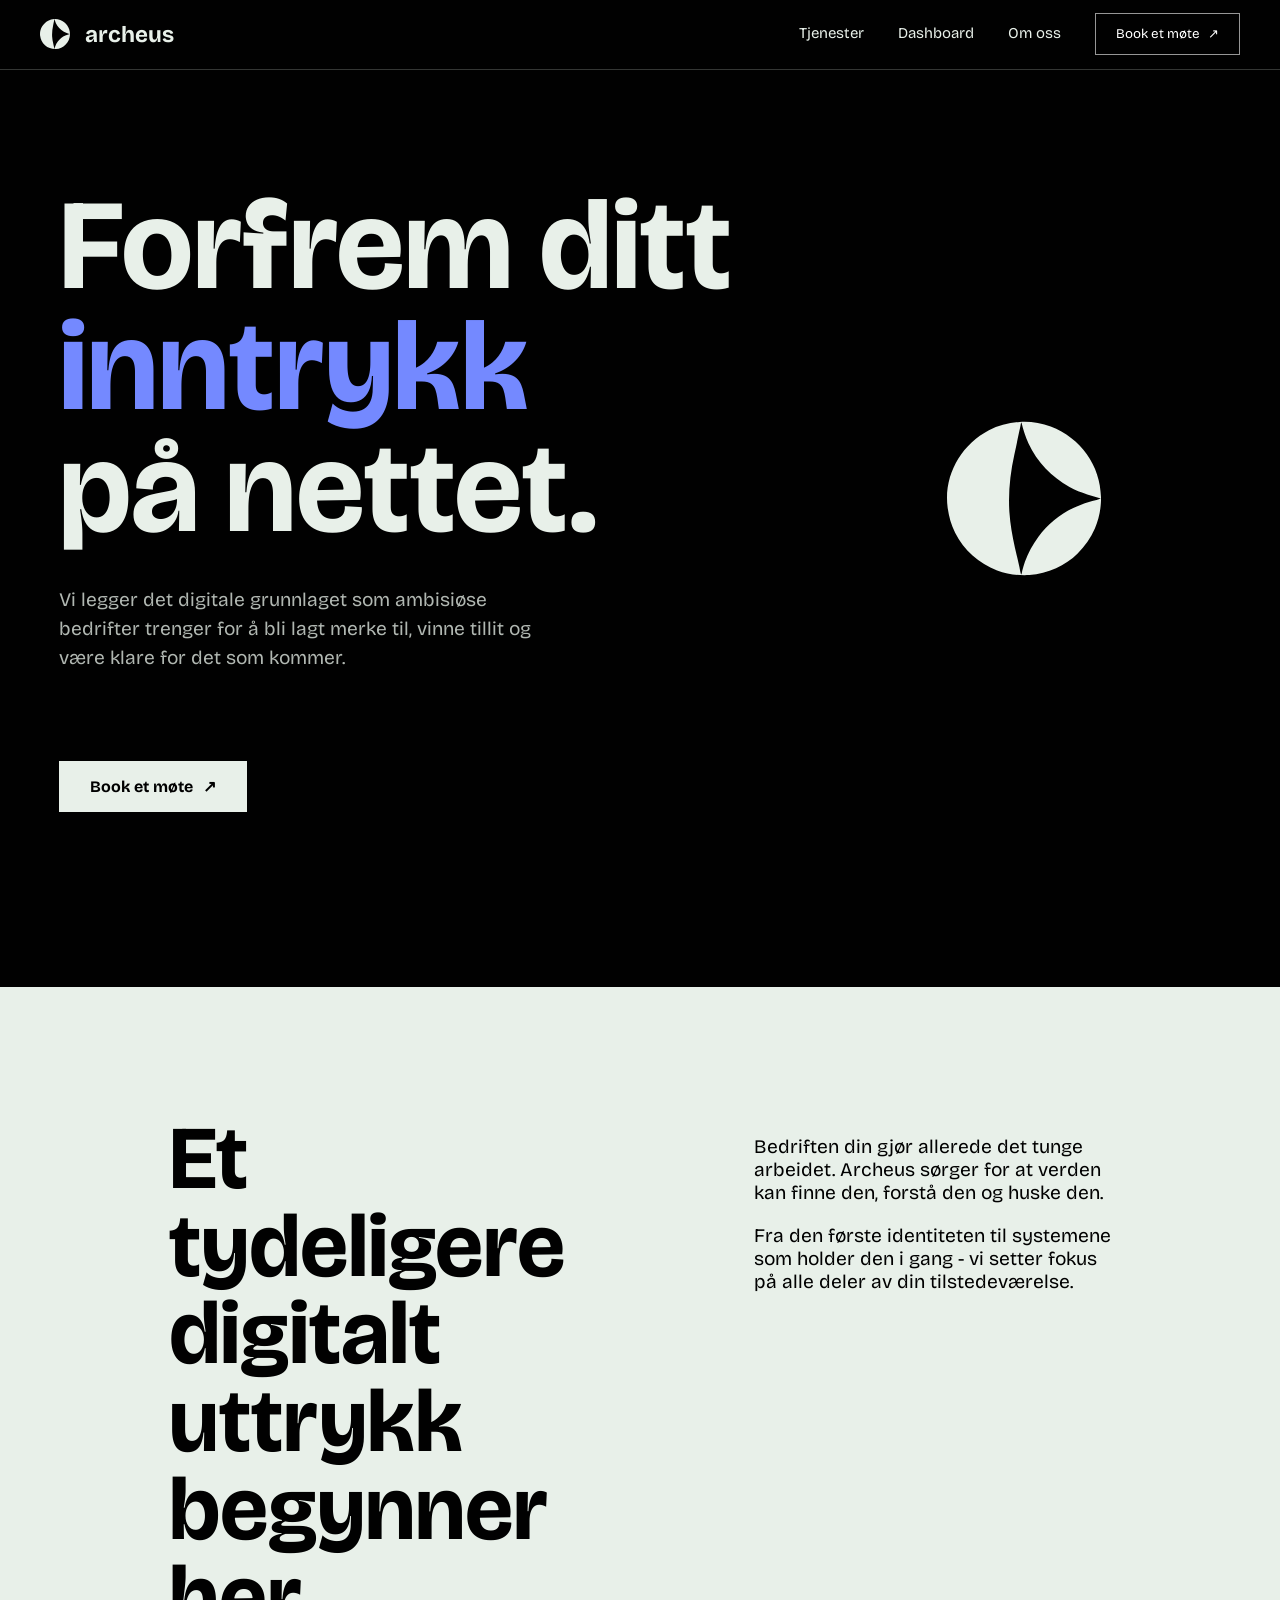
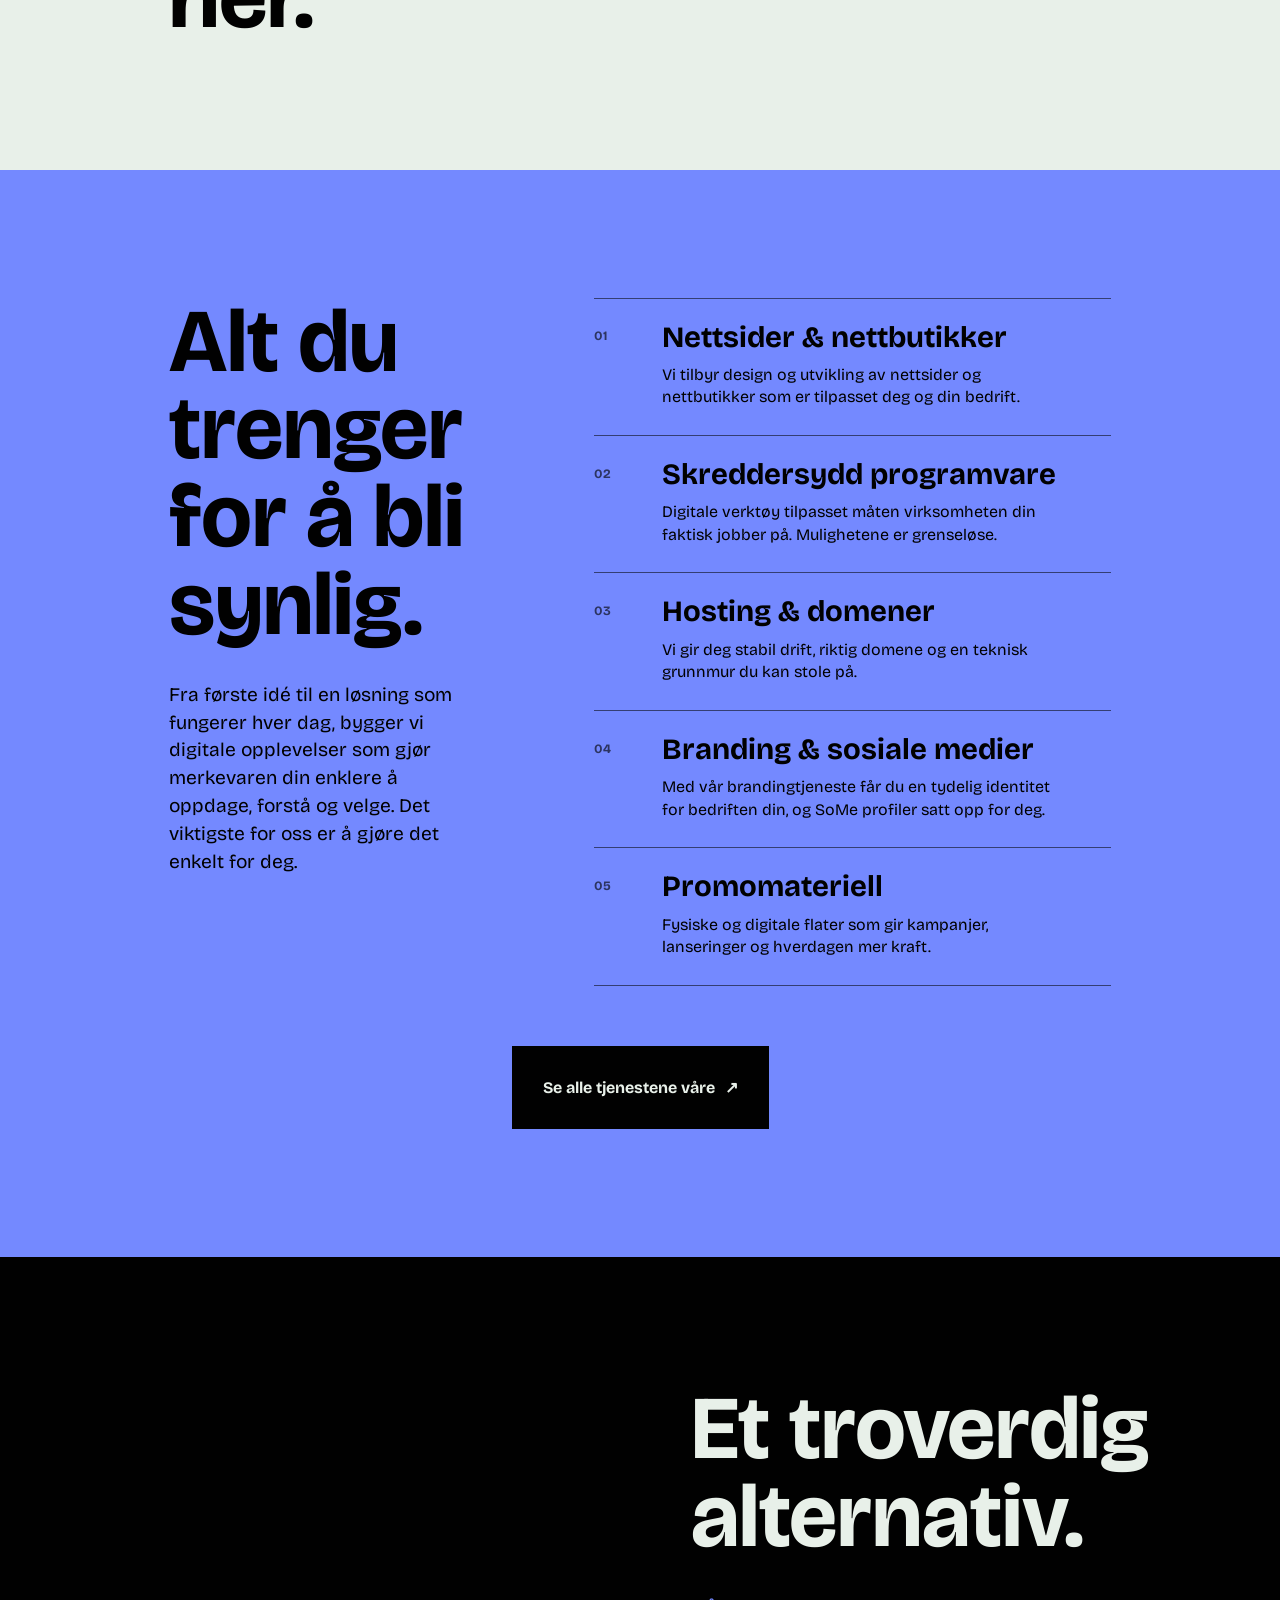
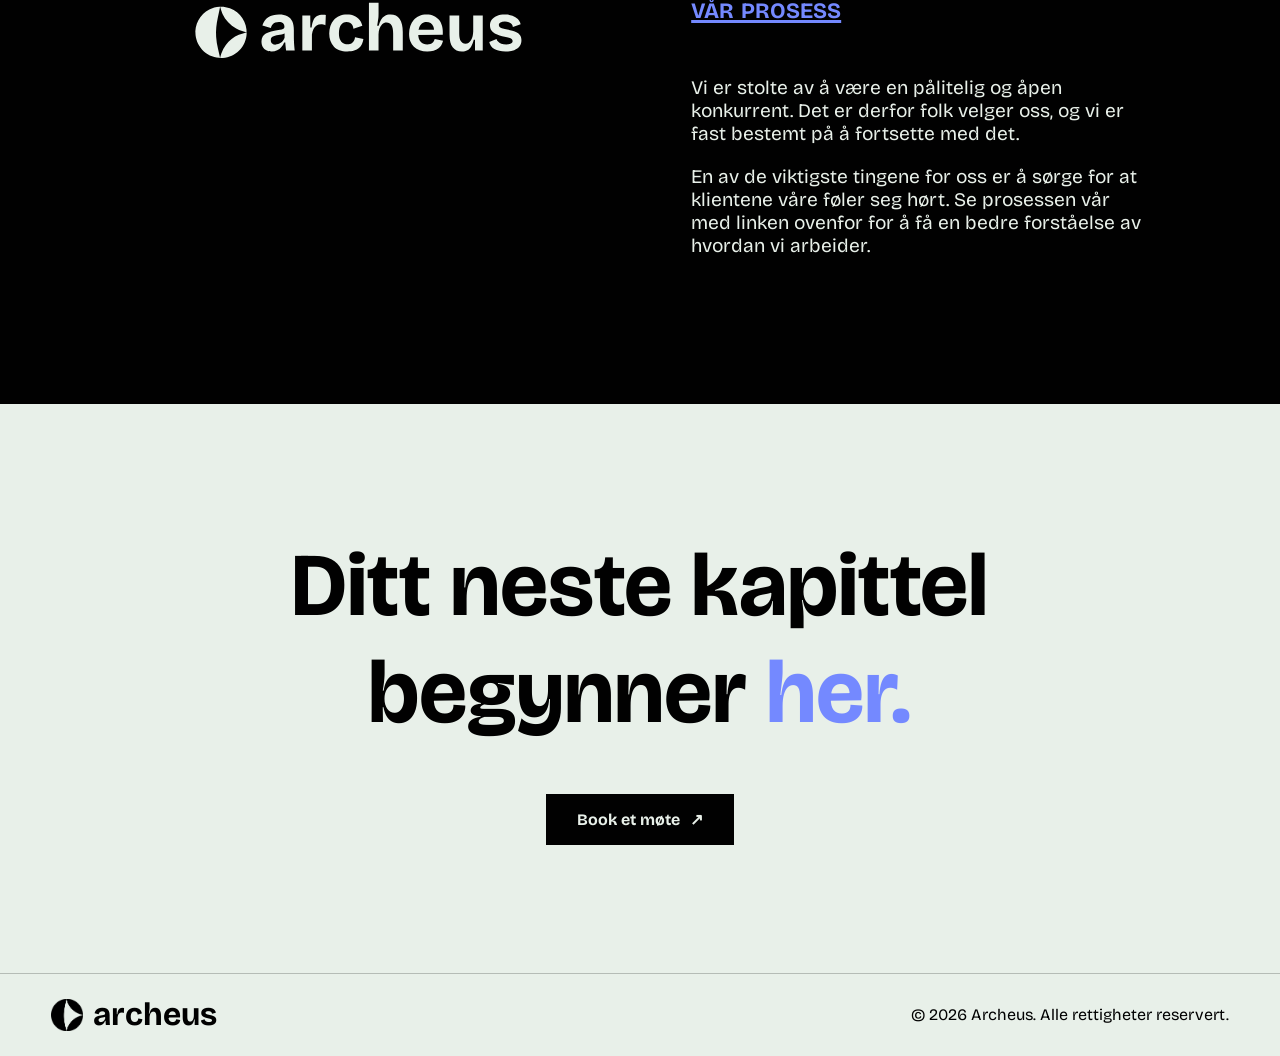
==== commit 3af85bcb: "Changed the buttons to use onclick instead of anchor tags, while also creating a simple JavaScript f" ====
--- a/index.html
+++ b/index.html
@@ -22,8 +22,8 @@
                 <a href="services.html">Tjenester</a>
                 <a href="dashboard.html">Dashboard</a>
                 <a href="about.html">Om oss</a>
-                <button class="navbar-book">
-                    <a href="contact.html">Book et møte<span aria-hidden="true">↗</span></a>
+                <button class="navbar-book" onclick="gotoPage('contact.html')">
+                    <p href="contact.html">Book et møte<span aria-hidden="true">↗</span></p>
                 </button>
             </div>
         </nav>
@@ -39,8 +39,8 @@
                         <p id="blue">inntrykk</p>
                         <p>på nettet.</p>
                         <p id="smallText">Vi legger det digitale grunnlaget som ambisiøse bedrifter trenger for å bli lagt merke til, vinne tillit og være klare for det som kommer.</p>
-                        <button id="welcome-button">
-                            <a href="contact.html">Book et møte<span aria-hidden="true">↗</span></a>
+                        <button id="welcome-button" onclick="gotoPage('contact.html')">
+                            <p >Book et møte<span aria-hidden="true">↗</span></p>
                         </button>
                     </div>
                     <img id="landing-logo" src="assets/svgs/archeus-icon.svg" alt="logo">
@@ -105,8 +105,8 @@
                         </article>
                     </div>
                 </div>
-                <button id="services-button">
-                    <a href="services.html">Se alle tjenestene våre<span aria-hidden="true">↗</span></a>
+                <button id="services-button" onclick="gotoPage('services.html')">
+                    <p>Se alle tjenestene våre<span aria-hidden="true">↗</span></p>
                 </button>
             </section>
 
@@ -145,8 +145,8 @@
                 <div class="section-content tagline-content">
                     <h2>Ditt neste kapittel begynner </h2>
                     <h2 id="blue">her.</h2>
-                    <button id="goodbye-button">
-                        <a href="">Book et møte<span aria-hidden="true">↗</span></a>
+                    <button id="goodbye-button" onclick="gotoPage('contact.html')">
+                        <a>Book et møte<span aria-hidden="true">↗</span></a>
                     </button>
                 </div>
             </section>
@@ -162,5 +162,7 @@
                 </div>
             </footer>
         </main>
+
+        <script src="script.js"></script>
     </body>
 </html>
--- a/style.css
+++ b/style.css
@@ -158,11 +158,9 @@
     transform: translateY(-4px);
 }
 
-#welcome-button a {
+#welcome-button p {
     text-align: center;
-    text-decoration: none;
     font-family: baseFont;
-    color: var(--secondary-black);
 }
 
 #welcome-button span {
@@ -187,13 +185,13 @@
     transform: translateY(-4px);
 }
 
-#services-button a {
+#services-button p {
     text-align: center;
     text-decoration: none;
     font-family: baseFont;
     color: var(--tertiary-white);
 }
-#services-button:hover a {
+#services-button:hover p {
     color: var(--secondary-black);
 }
 
@@ -479,16 +477,97 @@
     .service-details p {
         font-size: .95rem;
     }
-}
+
+    /* navbar: allow wrapping and smaller paddings on narrow screens */
+    nav {
+        padding: 8px 12px;
+    }
+
+    .navbar-logo {
+        margin-left: 10px;
+        gap: 8px;
+    }
+
+    .right-area {
+        display: flex;
+        gap: 8px;
+        flex-wrap: wrap;
+        align-items: center;
+        justify-content: flex-end;
+    }
+
+    .right-area a {
+        padding-right: 12px;
+        font-size: 14px;
+    }
+
+    .right-area button {
+        margin-right: 10px;
+        padding: 8px;
+    }
+
+    /* About & process: switch to single column and prevent overflow */
+    .about-content,
+    .process-content {
+        display: block;
+        grid-template-columns: none;
+        gap: 1.5rem;
+        max-width: 100%;
+        padding: 0 2rem;
+    }
+
+    .about-copy,
+    .process-copy {
+        grid-column: auto;
+        max-width: 100%;
+    }
+
+    /* make sure headings and paragraphs break instead of overflowing */
+    .about-content h2,
+    .process-content h2,
+    .process-content h3,
+    .services-content h2,
+    .tagline-content h2 {
+        word-break: break-word;
+        overflow-wrap: break-word;
+    }
+
+    .about-copy p,
+    .process-copy p,
+    .service-details p,
+    .services-lead,
+    #smallText {
+        word-break: break-word;
+        overflow-wrap: break-word;
+    }
+
+    /* footer: stack on mobile and scale image responsively */
+    .footer-content {
+        flex-direction: column;
+        align-items: flex-start;
+        gap: 10px;
+    }
+
+    .footer-left img {
+        max-width: 48px;
+        height: auto;
+        width: auto;
+    }
+}
+
 
 /* * uses negative margin to cancel out padding from inherited */
-.navbar-book a {
+.navbar-book p {
+    margin: 2px 10px;
+
+    color: white;
+
     display: inline-block;
     width: 100%;
     height: 100%;
     text-align: center;
     text-decoration: none;
-    margin-right: -30px;
+    /* margin-right: -30px; */
     font-family: baseFont;
 }
 
@@ -595,5 +674,8 @@
     gap: 10px;
 }
 .footer-left img {
-    height: 2rem;
+    max-height: 2rem;
+    height: auto;
+    width: auto;
+    max-width: 100%;
 }
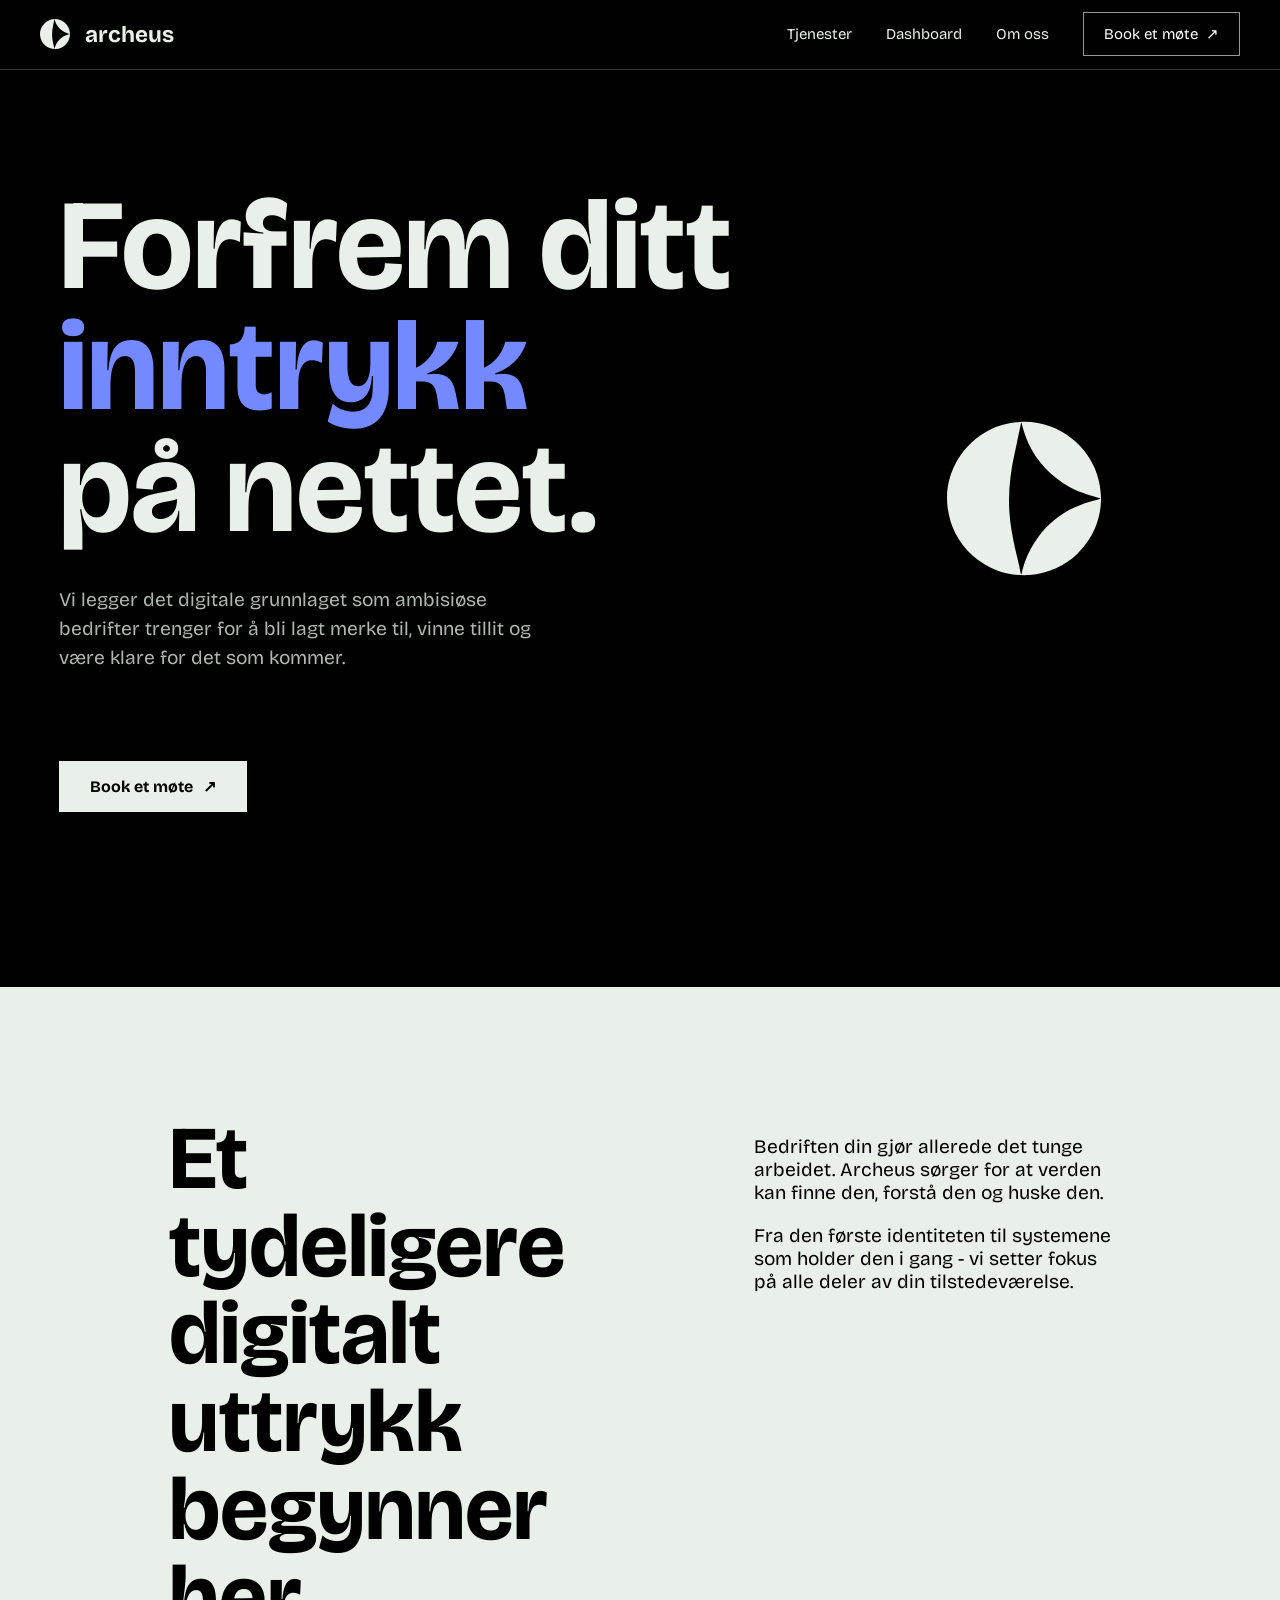
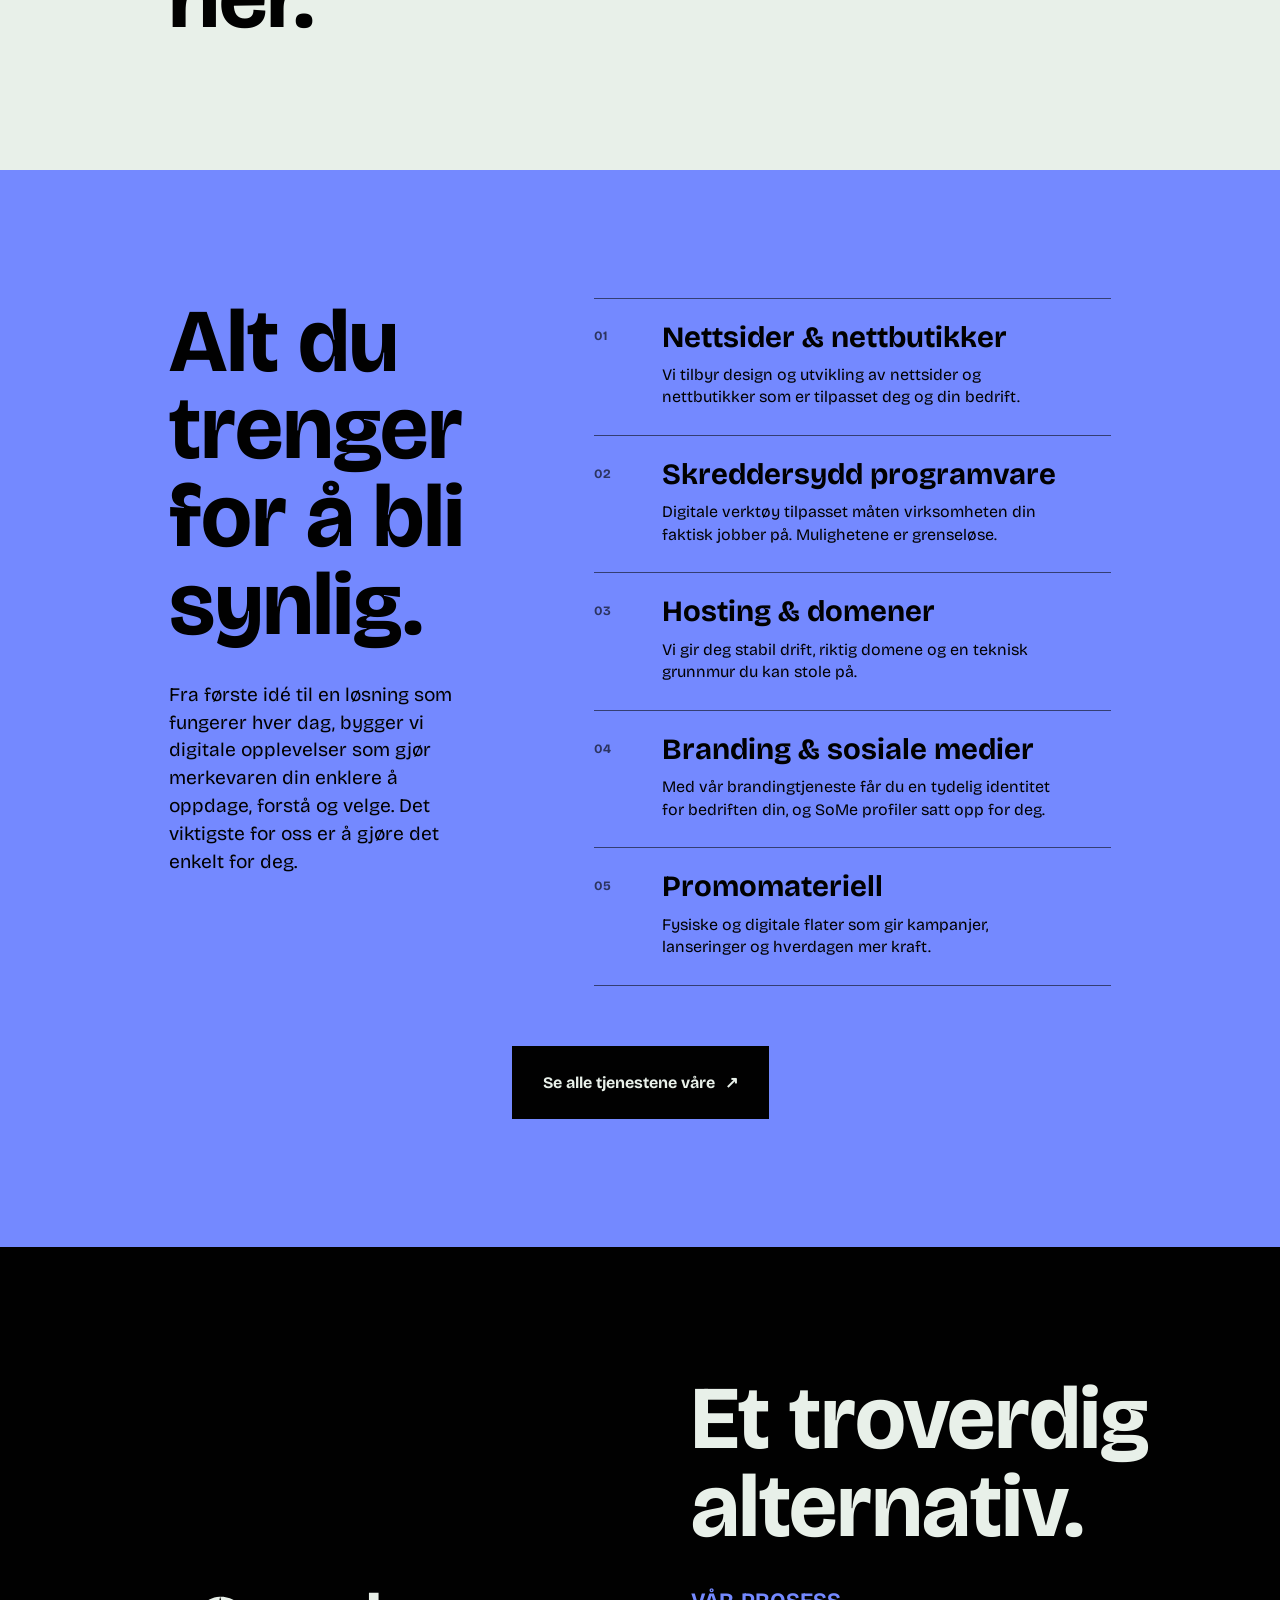
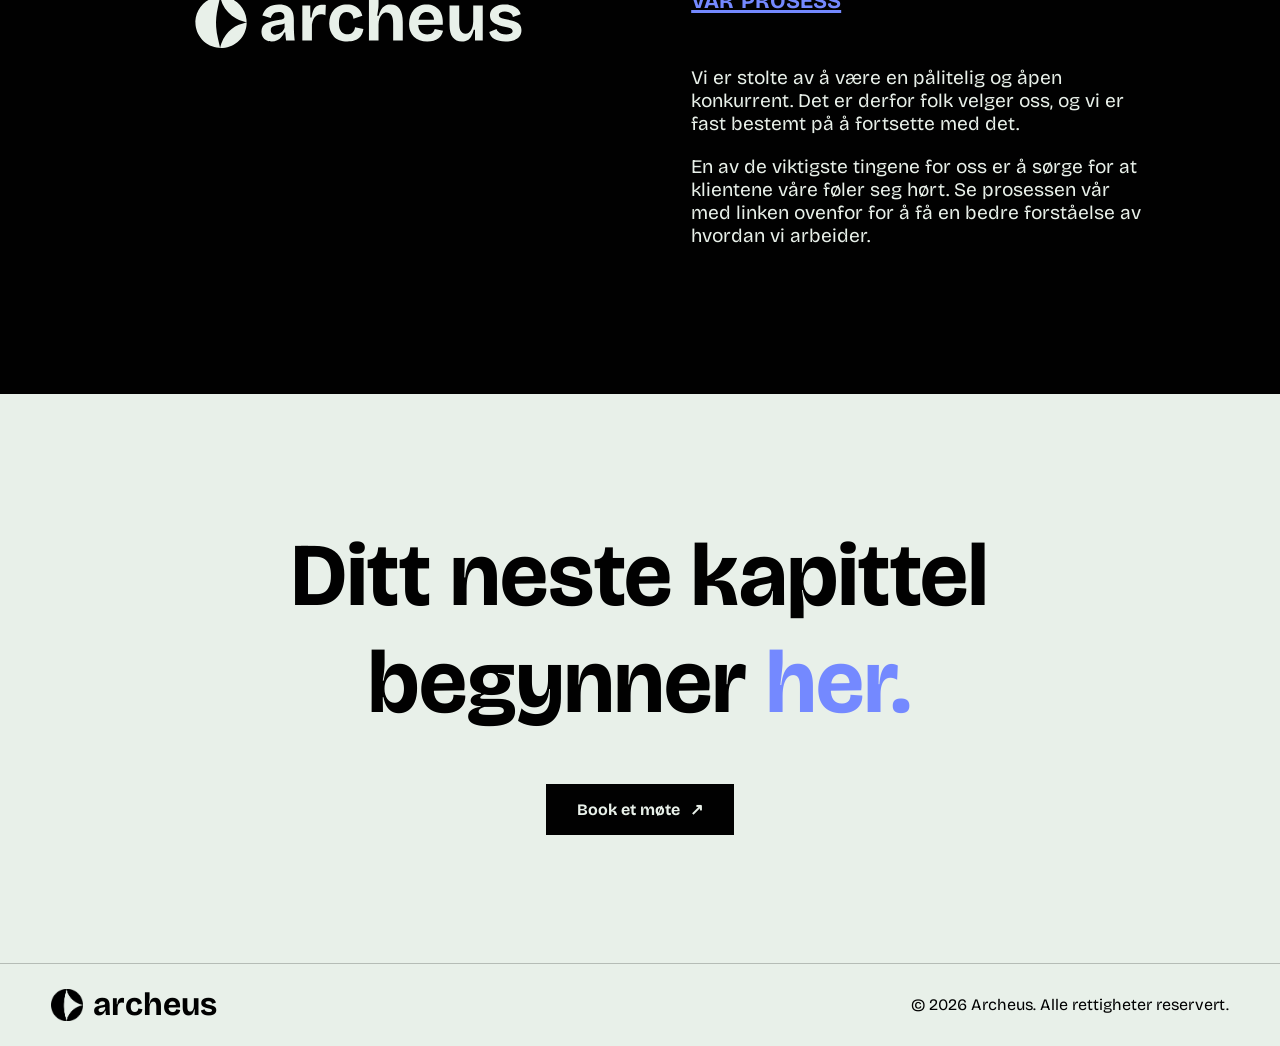
==== commit e8ceb65b: "Services page up, new error pages, lang set to NO" ====
--- a/index.html
+++ b/index.html
@@ -1,5 +1,5 @@
 <!DOCTYPE html>
-<html lang="en">
+<html lang="no">
     <head>
         <meta charset="UTF-8">
         <meta name="viewport" content="width=device-width, initial-scale=1.0">
--- a/style.css
+++ b/style.css
@@ -172,7 +172,7 @@
 #services-button {
     display: block;
     margin: 60px auto 0;
-    padding: 15px 30px;
+    padding: 10px 30px;
     font-size: 1rem;
     font-weight: bold;
     background-color: var(--secondary-black);
@@ -567,8 +567,8 @@
     height: 100%;
     text-align: center;
     text-decoration: none;
-    /* margin-right: -30px; */
     font-family: baseFont;
+    font-size: 15px;
 }
 
 /* navbar stuff */
@@ -601,10 +601,9 @@
     text-align: center;
     transition: background-color .2s ease, border-color .2s ease, transform .2s ease;
 }
-.right-area button:hover a {
+.right-area button:hover p {
     color: var(--secondary-black);
     text-decoration: none;
-    font-size: 15px;
 }
 .right-area button:hover {
     border: 1px solid var(--primary-purple);
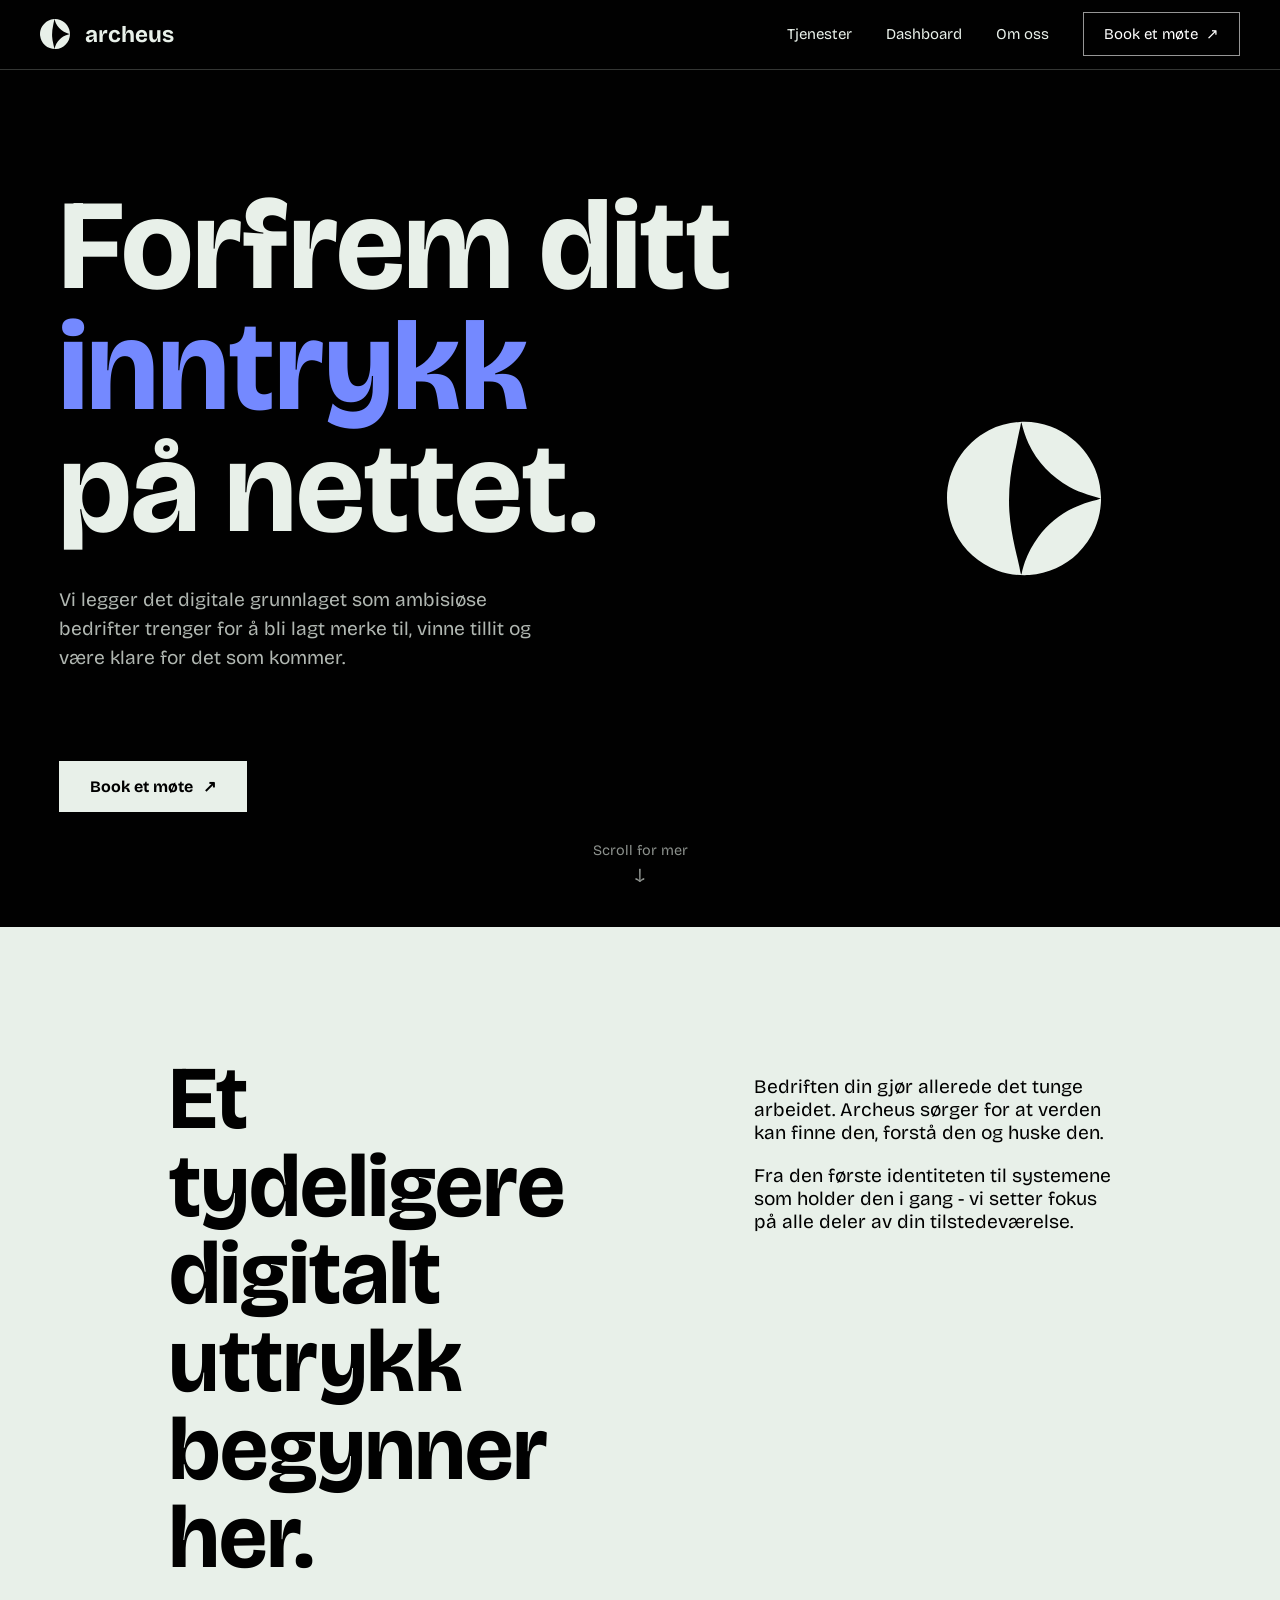
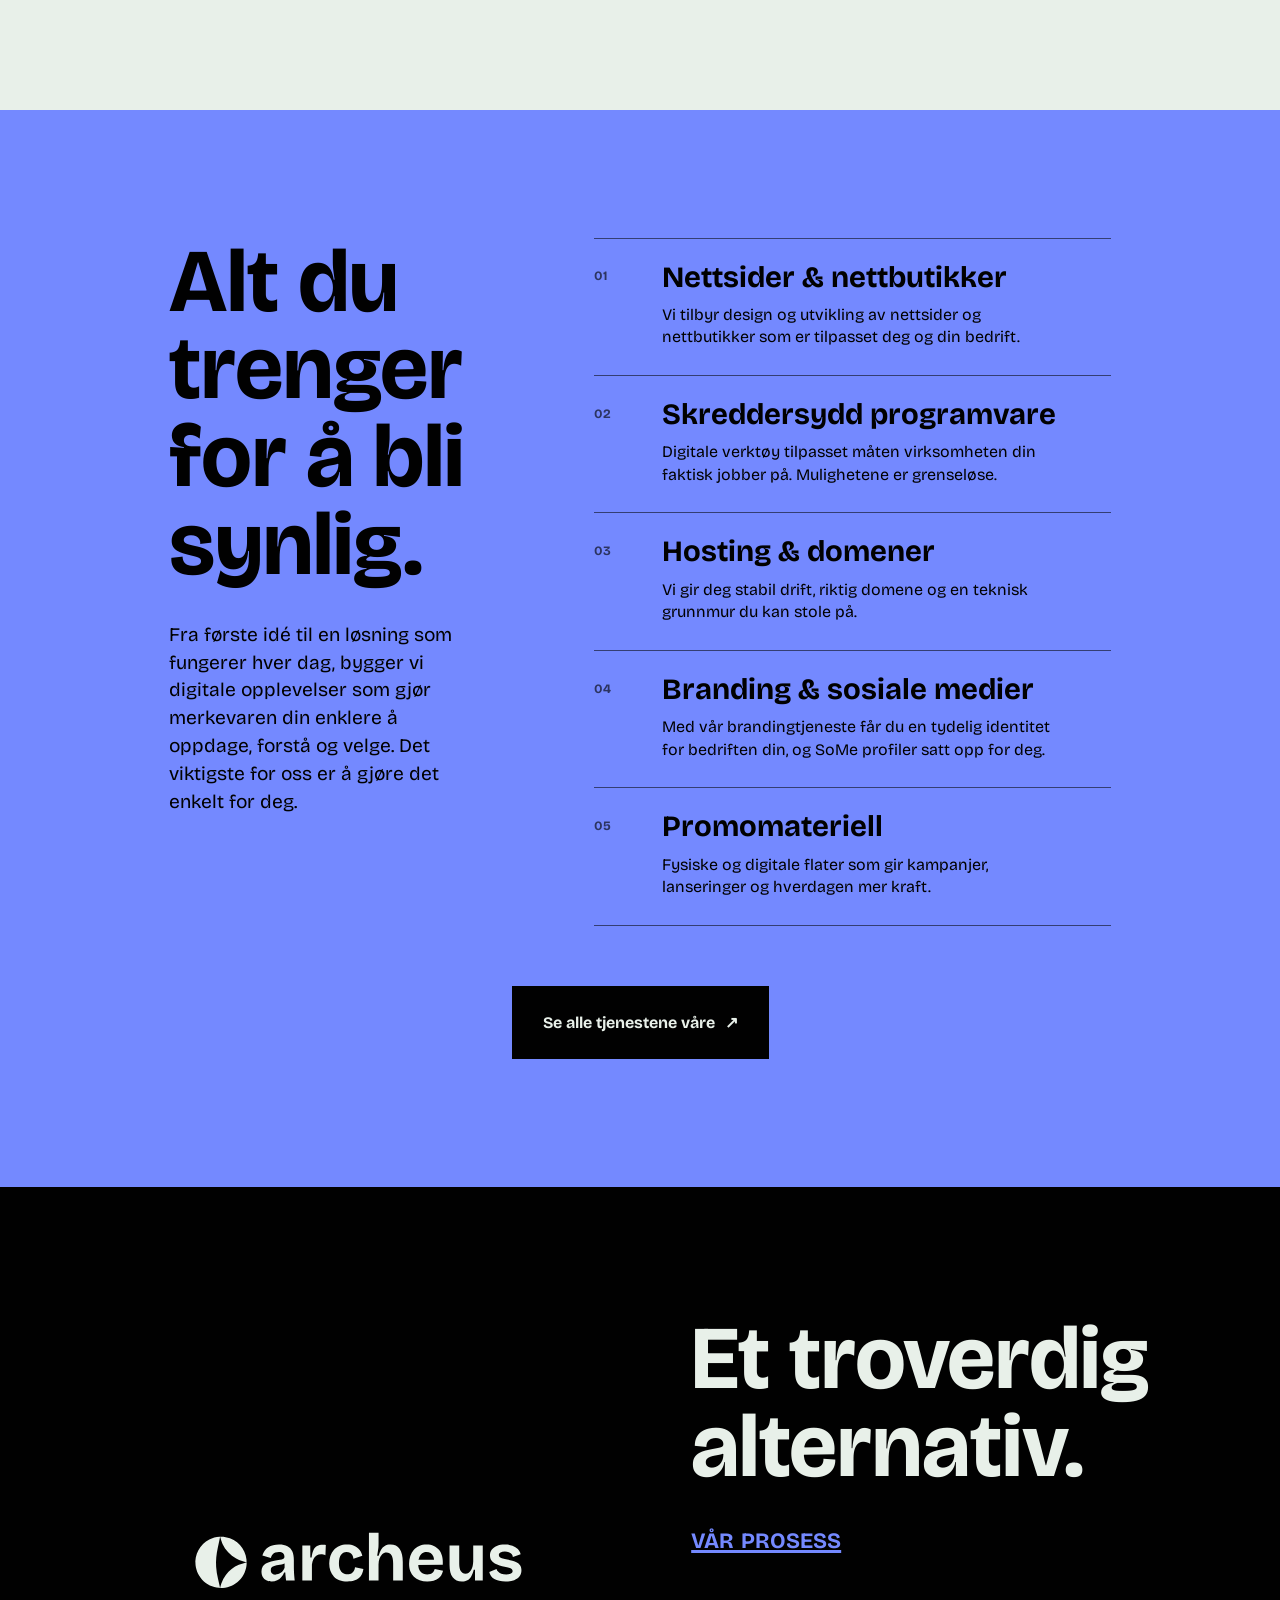
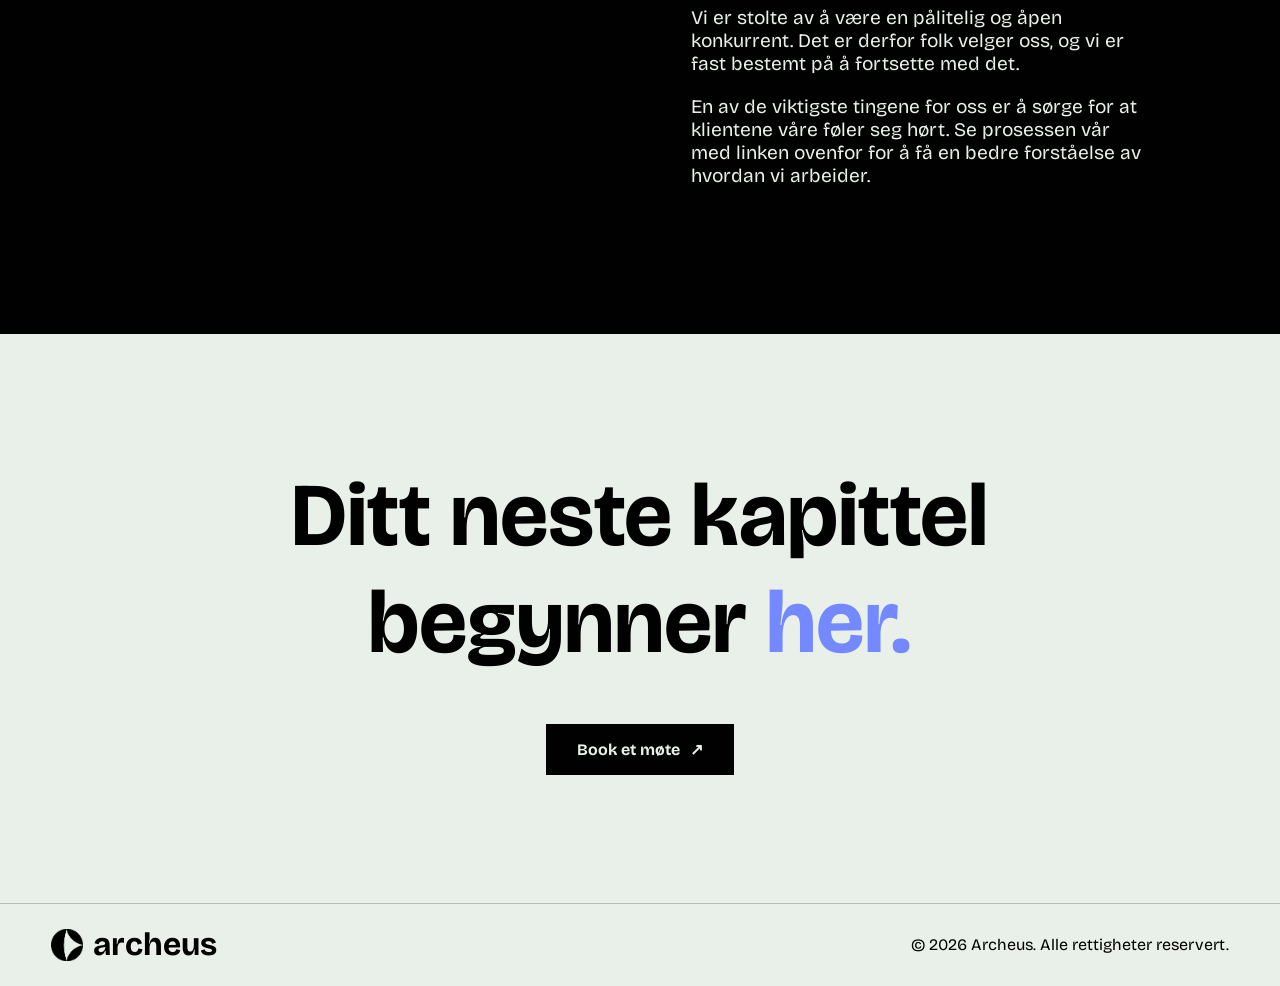
==== commit 9031f102: "Minor styling improvements, scroll for more tag" ====
--- a/index.html
+++ b/index.html
@@ -46,10 +46,11 @@
                     <img id="landing-logo" src="assets/svgs/archeus-icon.svg" alt="logo">
                 </div>
                 </div>
+                <a class="scroll-hint" href="#om-oss">Scroll for mer<span aria-hidden="true">↓</span></a>
             </section>
 
                 <!-- A separate band can use its own color without exposing body edges. -->
-            <section class="page-section page-section--about">
+            <section id="om-oss" class="page-section page-section--about">
                 <div class="section-content about-content">
                     <!-- About content for the next homepage section. -->
                     <h2>Et tydeligere digitalt uttrykk begynner her.</h2>
--- a/style.css
+++ b/style.css
@@ -17,6 +17,13 @@
     color: var(--secondary-black);
 }
 
+/* smooth scrolling for in-page links on every page */
+@media (prefers-reduced-motion: no-preference) {
+    html {
+        scroll-behavior: smooth;
+    }
+}
+
 @font-face {
     font-family: baseFont;
     src: url(assets/BricolageGrotesqueFont/BricolageGrotesque.ttf);
@@ -60,7 +67,42 @@
 .page-section--dark {
     background-color: var(--secondary-black);
     color: var(--tertiary-white);
-    padding: 100px 0px 160px;
+    padding: 100px 0px 100px;
+}
+
+/* first section fills the rest of the screen under the navbar, so no white gap shows on tall screens.
+   3rem is a bit less than the navbar's height, so it runs slightly past the fold instead of leaving a gap */
+#top {
+    min-height: calc(100vh - 3rem);
+    min-height: calc(100svh - 3rem);
+    position: relative;
+}
+
+/* "scroll for more" link, sits centered in the bottom padding of #top */
+.scroll-hint {
+    position: absolute;
+    bottom: 2.5rem;
+    left: 50%;
+    transform: translateX(-50%);
+
+    display: flex;
+    flex-direction: column;
+    align-items: center;
+    gap: .25rem;
+
+    color: var(--tertiary-white);
+    text-decoration: none;
+    font-size: .9rem;
+    opacity: .6;
+    transition: opacity .2s;
+}
+
+.scroll-hint:hover {
+    opacity: 1;
+}
+
+.scroll-hint span {
+    font-size: 1.25rem;
 }
 
 .page-section--about {
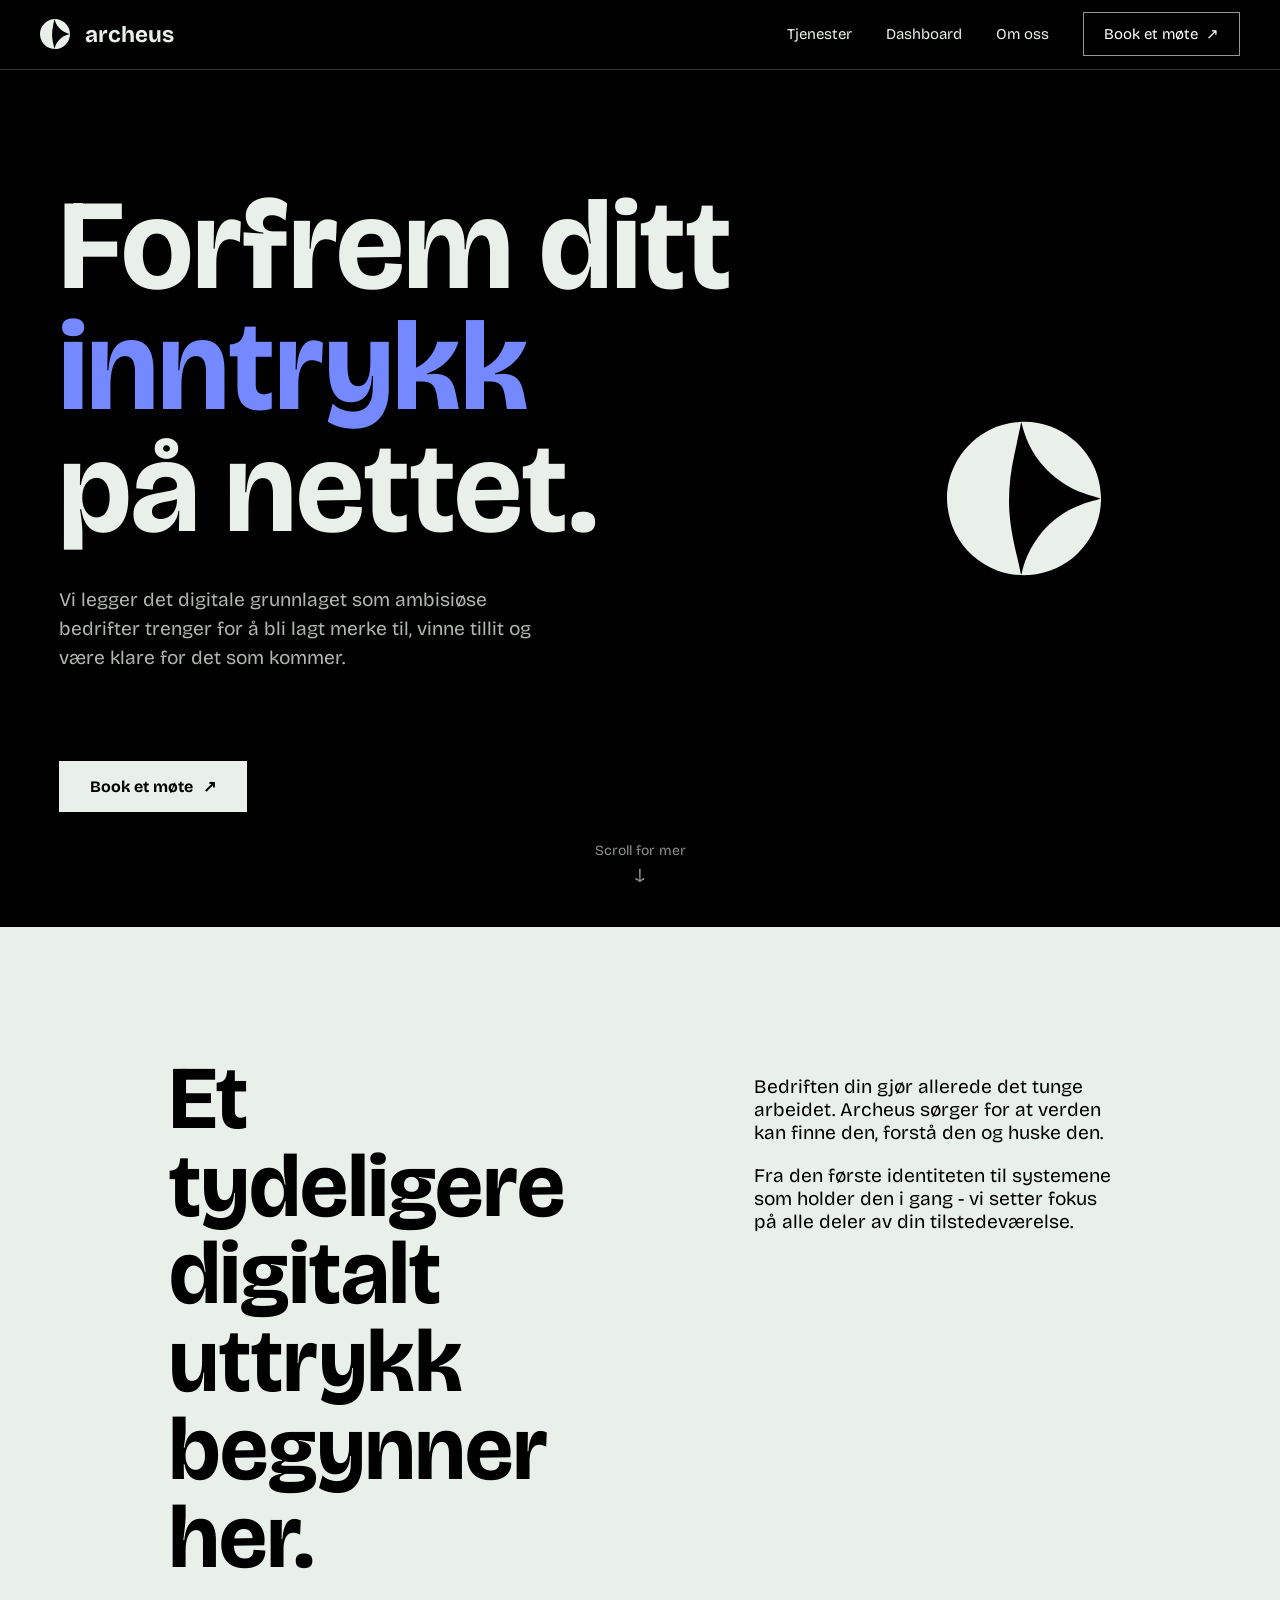
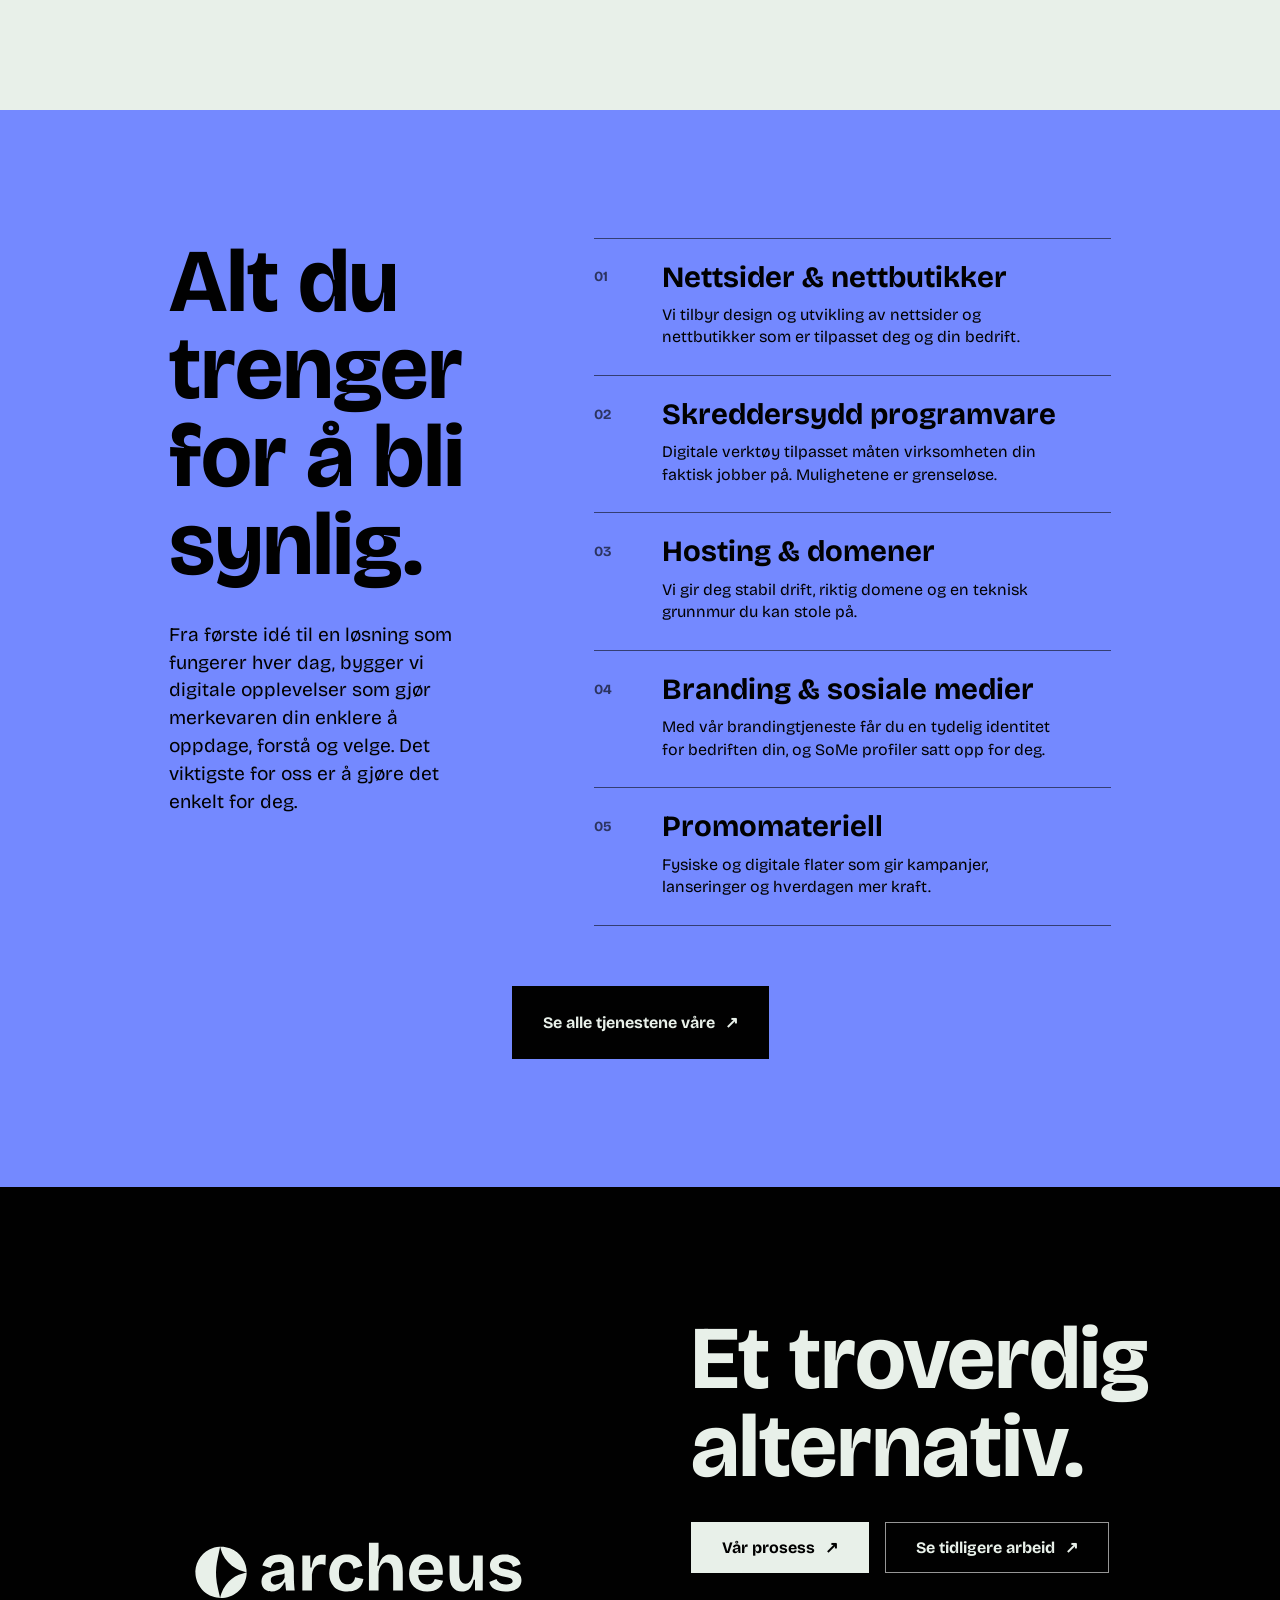
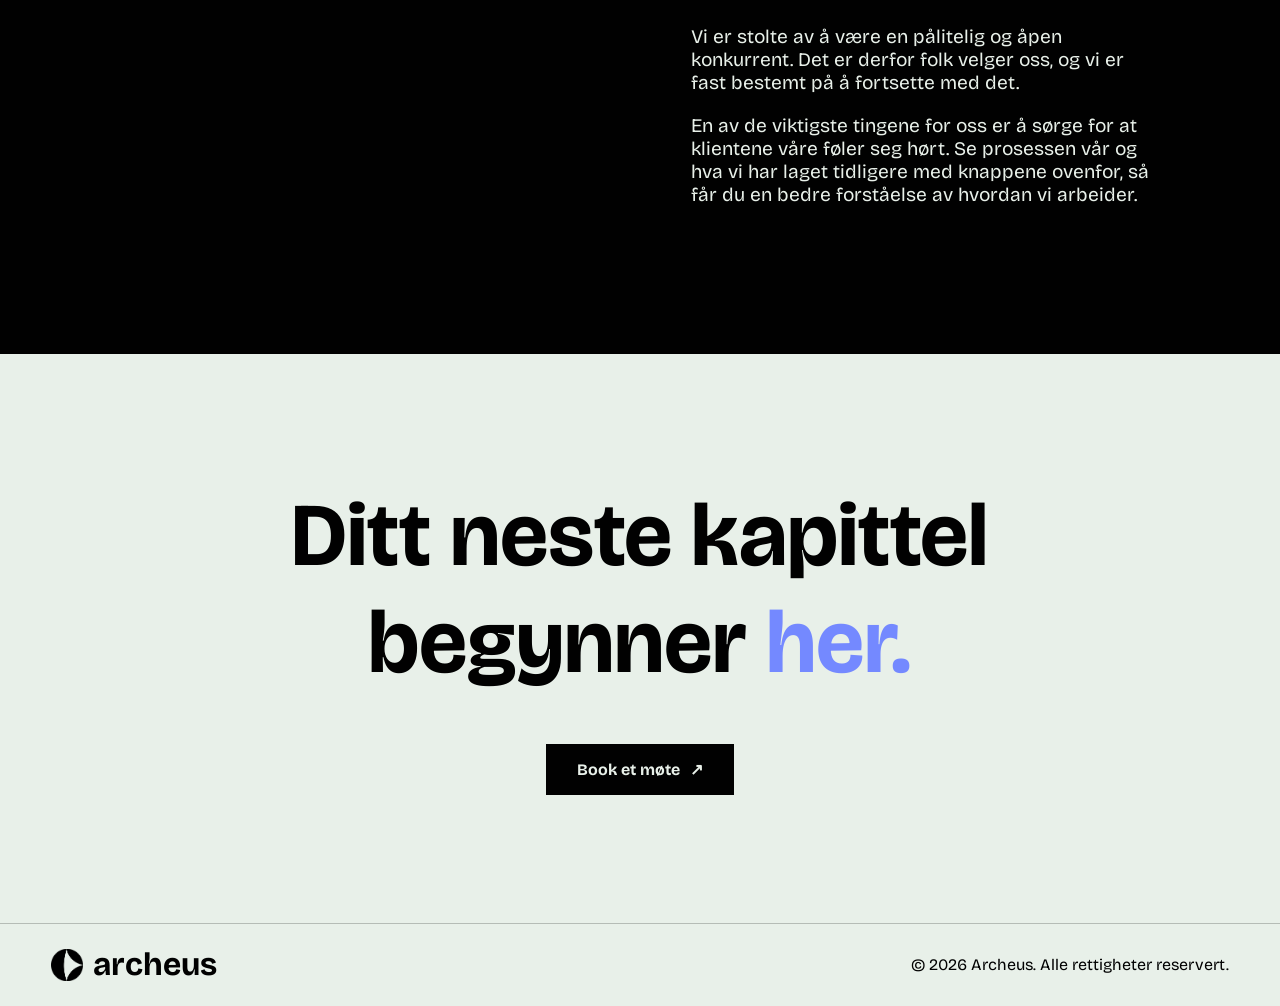
==== commit a8c0d660: "The final-push patch" ====
--- a/index.html
+++ b/index.html
@@ -3,12 +3,26 @@
     <head>
         <meta charset="UTF-8">
         <meta name="viewport" content="width=device-width, initial-scale=1.0">
+        <meta name="description" content="Vi legger det digitale grunnlaget som ambisiøse bedrifter trenger for å bli lagt merke til, vinne tillit og være klare for det som kommer.">
         <title>Archeus | Hjemmeside</title>
         <link rel="stylesheet" href="style.css">
         <link rel="apple-touch-icon" sizes="180x180" href="assets/favicon_io/apple-touch-icon.png">
         <link rel="icon" type="image/png" sizes="32x32" href="assets/favicon_io/favicon-32x32.png">
         <link rel="icon" type="image/png" sizes="16x16" href="assets/favicon_io/favicon-16x16.png">
         <link rel="manifest" href="assets/favicon_io/site.webmanifest">
+        <!-- canonical + social previews. switch these to pretty URLs once the host serves them -->
+        <link rel="canonical" href="https://archeus.solutions/">
+        <meta property="og:type" content="website">
+        <meta property="og:site_name" content="Archeus">
+        <meta property="og:locale" content="nb_NO">
+        <meta property="og:url" content="https://archeus.solutions/">
+        <meta property="og:title" content="Archeus | Hjemmeside">
+        <meta property="og:description" content="Vi legger det digitale grunnlaget som ambisiøse bedrifter trenger for å bli lagt merke til, vinne tillit og være klare for det som kommer.">
+        <meta property="og:image" content="https://archeus.solutions/assets/og-image.png">
+        <meta property="og:image:width" content="1200">
+        <meta property="og:image:height" content="630">
+        <meta property="og:image:alt" content="Archeus: Forfrem ditt inntrykk på nettet.">
+        <meta name="twitter:card" content="summary_large_image">
     </head>
     <body>
         <nav>
@@ -131,12 +145,17 @@
                 </div>
                 <div class="section-content process-content">
                     <h2>Et troverdig alternativ.</h2>
-                    <h3 class="process-link-heading">
-                        <a href="process.html">vår prosess</a>
-                    </h3>
+                    <div class="process-buttons">
+                        <button id="process-button" onclick="gotoPage('process.html')">
+                            <p>Vår prosess<span aria-hidden="true">↗</span></p>
+                        </button>
+                        <button id="portfolio-button" onclick="gotoPage('portfolio.html')">
+                            <p>Se tidligere arbeid<span aria-hidden="true">↗</span></p>
+                        </button>
+                    </div>
                     <div class="process-copy">
                         <p>Vi er stolte av å være en pålitelig og åpen konkurrent. Det er derfor folk velger oss, og vi er fast bestemt på å fortsette med det.</p>
-                        <p>En av de viktigste tingene for oss er å sørge for at klientene våre føler seg hørt. Se prosessen vår med linken ovenfor for å få en bedre forståelse av hvordan vi arbeider.</p>
+                        <p>En av de viktigste tingene for oss er å sørge for at klientene våre føler seg hørt. Se prosessen vår og hva vi har laget tidligere med knappene ovenfor, så får du en bedre forståelse av hvordan vi arbeider.</p>
                     </div>
                 </div>
             </section>
--- a/style.css
+++ b/style.css
@@ -4,6 +4,14 @@
     --tertiary-white: #e8f0e9;
     --text-color: #010101;
     --highlight-color: #7489ff;
+
+    /* type scale; every text size on the site should come from one of these */
+    --fs-hero: clamp(2.75rem, 8vw, 7rem);
+    --fs-display: clamp(2.5rem, 7vw, 6rem);
+    --fs-title: clamp(1.35rem, 2.3vw, 2.15rem);
+    --fs-lead: clamp(1.08rem, 1.5vw, 1.35rem);
+    --fs-body: 1rem;
+    --fs-small: .875rem;
 }
 
 /* selection color for text */
@@ -12,9 +20,15 @@
     color: var(--tertiary-white);
 }
 
-.page-section--services ::selection {
+.page-section--services ::selection,
+.page-section--accent ::selection {
     background-color: var(--tertiary-white);
     color: var(--secondary-black);
+}
+
+/* keeps headings clear of the sticky navbar when jumping to a section */
+html {
+    scroll-padding-top: 4rem;
 }
 
 /* smooth scrolling for in-page links on every page */
@@ -92,7 +106,7 @@
 
     color: var(--tertiary-white);
     text-decoration: none;
-    font-size: .9rem;
+    font-size: var(--fs-small);
     opacity: .6;
     transition: opacity .2s;
 }
@@ -131,13 +145,158 @@
     background-color: var(--tertiary-white);
     color: var(--text-color);
     padding: clamp(5rem,10vw,10rem);
-    border-bottom: 1px solid color-mix(in srgb, var(--secondary-black) 22%, transparent);
+}
+
+/* plain bands for the subpages. no side padding, .section-content sets the width */
+.page-section--light {
+    background-color: var(--tertiary-white);
+    color: var(--text-color);
+    padding: clamp(5rem, 10vw, 10rem) 0;
+}
+
+.page-section--accent {
+    background-color: var(--primary-purple);
+    color: var(--text-color);
+    padding: clamp(5rem, 10vw, 10rem) 0;
 }
 
 .section-content {
     width: 92%;
     margin-left: auto;
     margin-right: auto;
+}
+
+
+/* * subpage hero, used by services and process.
+   * headline across the full width, lead + links underneath */
+.page-hero h1 {
+    margin: 0px;
+    font-size: var(--fs-hero);
+    line-height: 1;
+}
+
+.page-hero-bottom {
+    display: grid;
+    grid-template-columns: minmax(0, 1.2fr) minmax(0, .8fr);
+    gap: clamp(2rem, 8vw, 8rem);
+    margin-top: clamp(3rem, 6vw, 5rem);
+    padding-top: 2rem;
+    border-top: 1px solid color-mix(in srgb, var(--tertiary-white) 22%, transparent);
+}
+
+.page-hero-lead {
+    max-width: 520px;
+    margin: 0px;
+    font-size: var(--fs-lead);
+    line-height: 1.5;
+    opacity: .76;
+}
+
+/* link list next to the lead; negative margin lines the first link up with the lead */
+.page-links {
+    list-style: none;
+    margin: -.75rem 0 0;
+    padding: 0px;
+}
+
+.page-links a {
+    display: flex;
+    justify-content: space-between;
+    padding: .75rem 0;
+    border-bottom: 1px solid color-mix(in srgb, var(--tertiary-white) 22%, transparent);
+    color: var(--tertiary-white);
+    text-decoration: none;
+    font-size: var(--fs-lead);
+    transition: color .2s ease;
+}
+
+.page-links span {
+    display: inline-block;
+    transition: transform .2s ease;
+}
+
+.page-links a:hover,
+.page-links a:focus-visible {
+    color: var(--primary-purple);
+}
+
+/* ↓ nudges down for in-page links, ↗ nudges up and right for links to other pages */
+.page-links a:hover span,
+.page-links a:focus-visible span {
+    transform: translateY(3px);
+}
+
+.page-links a[href$=".html"]:hover span,
+.page-links a[href$=".html"]:focus-visible span {
+    transform: translate(3px, -3px);
+}
+
+
+
+/* * section heading + lead for the subpages, matches the h2s on the homepage */
+.section-intro h2,
+.cta-content h2 {
+    max-width: 900px;
+    margin: 0px;
+    font-size: var(--fs-display);
+    line-height: .98;
+}
+
+.section-intro p,
+.cta-copy p {
+    max-width: 560px;
+    margin: 2rem 0 0;
+    font-size: var(--fs-lead);
+    line-height: 1.45;
+}
+
+
+
+/* * three columns, each with a title and a short text. used by services and about */
+.column-list {
+    display: grid;
+    grid-template-columns: repeat(3, minmax(0, 1fr));
+    gap: clamp(2rem, 4vw, 3.5rem);
+    margin-top: clamp(3rem, 6vw, 5rem);
+}
+
+.column-item {
+    display: flex;
+    flex-direction: column;
+    padding-top: 1.5rem;
+    border-top: 1px solid rgba(1, 1, 1, .55);
+}
+
+.column-item h3 {
+    margin: 0px;
+    font-size: var(--fs-title);
+    line-height: 1.05;
+}
+
+.column-item p {
+    max-width: 360px;
+    margin: .65rem 0 0;
+    font-size: var(--fs-body);
+    line-height: 1.4;
+}
+
+
+
+/* * closing call to action for the subpages; heading on the left, text + button on the right */
+.cta-content {
+    display: grid;
+    grid-template-columns: minmax(0, 1.2fr) minmax(0, .8fr);
+    gap: clamp(2rem, 8vw, 8rem);
+    align-items: end;
+}
+
+.cta-copy p {
+    margin-top: 0px;
+}
+
+/* overrides the centered placement further down */
+.cta-copy #goodbye-button {
+    margin: 2rem 0 0;
 }
 
 
@@ -177,35 +336,57 @@
 #smallText {
     margin-top: 20px;
     max-width: 500px;
-    font-size: clamp(1.08rem,1.5vw,1.35rem);
+    font-size: var(--fs-lead);
     line-height: 1.5;
     font-weight: normal;
     color: var(--tertiary-white);
     opacity: .76;
 }
 
-/* book call button for welcome section */
-#welcome-button {
-    margin-top: 30px;
+/* book call button for welcome section. the process buttons on the homepage, the services FAQ, the end of the process page and the portfolio placeholder share the look */
+#welcome-button,
+#process-button,
+#faq-button,
+#start-button {
     padding: 15px 30px;
-    font-size: 1rem;
+    font-size: var(--fs-body);
     font-weight: bold;
     background-color: var(--tertiary-white);
     border: 1px solid var(--tertiary-white);
     transition: background-color .2s ease, border-color .2s ease, transform .2s ease;
 }
-#welcome-button:hover {
+#welcome-button:hover,
+#process-button:hover,
+#faq-button:hover,
+#start-button:hover {
     background-color: var(--primary-purple);
     border: 1px solid var(--primary-purple);
     transform: translateY(-4px);
 }
 
-#welcome-button p {
+#welcome-button {
+    margin-top: 30px;
+}
+
+#welcome-button p,
+#process-button p,
+#faq-button p,
+#start-button p {
     text-align: center;
     font-family: baseFont;
 }
 
-#welcome-button span {
+/* no margin on the label, so the padding alone sets the height like #goodbye-button */
+#process-button p,
+#faq-button p,
+#start-button p {
+    margin: 0px;
+}
+
+#welcome-button span,
+#process-button span,
+#faq-button span,
+#start-button span {
     margin-left: 10px;
 }
 
@@ -215,7 +396,7 @@
     display: block;
     margin: 60px auto 0;
     padding: 10px 30px;
-    font-size: 1rem;
+    font-size: var(--fs-body);
     font-weight: bold;
     background-color: var(--secondary-black);
     border: 1px solid var(--secondary-black);
@@ -336,7 +517,7 @@
 .tagline-content h2 {
     max-width: 760px;
     margin: 0px;
-    font-size: clamp(2.5rem, 7vw, 6rem);
+    font-size: var(--fs-display);
     /* line-height: 0.98; */
     display: inline;
 }
@@ -344,61 +525,58 @@
 .services-content h2 {
     max-width: 760px;
     margin: 0px;
-    font-size: clamp(2.5rem, 7vw, 6rem);
+    font-size: var(--fs-display);
     line-height: 0.98;
 }
 
 .about-content h2 {
     max-width: 760px;
     margin: 0px;
-    font-size: clamp(2.5rem, 7vw, 6rem);
+    font-size: var(--fs-display);
     line-height: 0.98;
 }
 
 .process-content h2 {
     max-width: 760px;
     margin: 0px;
-    font-size: clamp(2.5rem, 7vw, 6rem);
+    font-size: var(--fs-display);
     line-height: 0.98;
 }
-.process-content h3 {
-    max-width: 760px;
-    margin: 0px;
-    font-size: clamp(1rem, 2.5vw, 2.5rem);
-    font-variant: small-caps;
-    line-height: 0.98;
-}
-
-/* this part animates the process section link, uses all the fancy stuff below to bring out the > and move text */
-.process-link-heading a {
-    position: relative;
-    display: inline-flex;
-    align-items: center;
-    color: inherit;
-    text-decoration: underline;
-    transition: transform .2s ease;
-    color: var(--highlight-color);
-}
-
-.process-link-heading a::before {
-    content: ">";
-    position: absolute;
-    right: 100%;
-    margin-right: .5rem;
-    opacity: 0;
-    transform: translateX(.5rem);
-    transition: opacity .2s ease, transform .2s ease;
-}
-
-.process-link-heading a:hover,
-.process-link-heading a:focus-visible {
-    transform: translateX(.5rem);
-}
-
-.process-link-heading a:hover::before,
-.process-link-heading a:focus-visible::before {
-    opacity: 1;
-    transform: translateX(0);
+
+/* process + portfolio buttons, side by side under the heading */
+.process-buttons {
+    display: flex;
+    flex-wrap: wrap;
+    gap: 1rem;
+}
+
+/* outlined so it reads as the second choice next to the filled process button */
+#portfolio-button {
+    padding: 15px 30px;
+    font-size: var(--fs-body);
+    font-weight: bold;
+    background-color: transparent;
+    border: 1px solid rgb(150, 150, 150);
+    transition: background-color .2s ease, border-color .2s ease, transform .2s ease;
+}
+#portfolio-button:hover {
+    background-color: var(--primary-purple);
+    border: 1px solid var(--primary-purple);
+    transform: translateY(-4px);
+}
+
+#portfolio-button p {
+    margin: 0px;
+    text-align: center;
+    font-family: baseFont;
+    color: var(--tertiary-white);
+}
+#portfolio-button:hover p {
+    color: var(--secondary-black);
+}
+
+#portfolio-button span {
+    margin-left: 10px;
 }
 
 .about-copy {
@@ -408,7 +586,7 @@
 
 .about-copy p {
     margin-top: 20px;
-    font-size: clamp(1.08rem, 1.5vw, 1.35rem);
+    font-size: var(--fs-lead);
 }
 
 .services-copy {
@@ -418,7 +596,7 @@
 
 .services-copy p {
     margin-top: 20px;
-    font-size: clamp(1.08rem, 1.5vw, 1.35rem);
+    font-size: var(--fs-lead);
 }
 
 .services-intro {
@@ -430,7 +608,7 @@
 .services-lead {
     max-width: 360px;
     margin: 2rem 0 0;
-    font-size: clamp(1.08rem, 1.5vw, 1.35rem);
+    font-size: var(--fs-lead);
     line-height: 1.45;
 }
 
@@ -457,21 +635,21 @@
 
 .service-number {
     padding-top: .35rem;
-    font-size: .8rem;
+    font-size: var(--fs-small);
     font-weight: bold;
     opacity: .62;
 }
 
 .service-details h3 {
     margin: 0;
-    font-size: clamp(1.35rem, 2.3vw, 2.15rem);
+    font-size: var(--fs-title);
     line-height: 1.05;
 }
 
 .service-details p {
     max-width: 520px;
     margin: .65rem 0 0;
-    font-size: 1rem;
+    font-size: var(--fs-body);
     line-height: 1.4;
 }
 
@@ -482,7 +660,7 @@
 
 .process-copy p {
     margin-top: 20px;
-    font-size: clamp(1.08rem, 1.5vw, 1.35rem);
+    font-size: var(--fs-lead);
 }
 
 
@@ -493,8 +671,9 @@
         gap: 60px;
     }
 
+    /* the logo would land under the text once the hero stacks, so it is dropped */
     #landing-logo {
-        margin: 0px;
+        display: none;
     }
 
     .services-content {
@@ -516,36 +695,60 @@
         padding: 1.25rem 0 1.4rem;
     }
 
-    .service-details p {
-        font-size: .95rem;
-    }
-
-    /* navbar: allow wrapping and smaller paddings on narrow screens */
+    /* navbar: logo + book button on the first row, the page links spread out on a row underneath.
+       right-area is flattened so its links and button can be ordered around the line break (nav::after).
+       the nav prefix is needed because the desktop .right-area rules come later in this file */
+    html {
+        scroll-padding-top: 7rem;
+    }
+
     nav {
-        padding: 8px 12px;
+        flex-wrap: wrap;
+        padding: 8px 16px 0;
+    }
+
+    nav::after {
+        content: "";
+        order: 2;
+        flex-basis: 100%;
     }
 
     .navbar-logo {
-        margin-left: 10px;
+        margin-left: 0px;
         gap: 8px;
     }
 
     .right-area {
-        display: flex;
-        gap: 8px;
-        flex-wrap: wrap;
-        align-items: center;
-        justify-content: flex-end;
-    }
-
-    .right-area a {
-        padding-right: 12px;
-        font-size: 14px;
-    }
-
-    .right-area button {
-        margin-right: 10px;
-        padding: 8px;
+        display: contents;
+    }
+
+    nav .right-area button {
+        order: 1;
+        margin: 0 0 0 auto;
+        padding: 6px 2px;
+    }
+
+    nav .right-area a {
+        order: 3;
+        flex: 1;
+        margin-top: 8px;
+        padding: 10px 0;
+        border-top: 1px solid color-mix(in srgb, var(--tertiary-white) 22%, transparent);
+        text-align: center;
+        font-size: var(--fs-small);
+    }
+
+    /* process band: logo above the text, side padding comes from .process-content instead */
+    .page-section--process {
+        grid-template-columns: 1fr;
+        gap: 3rem;
+        padding-left: 0;
+        padding-right: 0;
+    }
+
+    #process-logos {
+        max-width: 280px;
+        margin: 0 auto;
     }
 
     /* About & process: switch to single column and prevent overflow */
@@ -556,6 +759,12 @@
         gap: 1.5rem;
         max-width: 100%;
         padding: 0 2rem;
+        box-sizing: border-box;
+    }
+
+    /* block layout drops the flex gap, so the buttons get their own spacing */
+    .process-buttons {
+        margin: 1.5rem 0;
     }
 
     .about-copy,
@@ -567,7 +776,6 @@
     /* make sure headings and paragraphs break instead of overflowing */
     .about-content h2,
     .process-content h2,
-    .process-content h3,
     .services-content h2,
     .tagline-content h2 {
         word-break: break-word;
@@ -583,6 +791,17 @@
         overflow-wrap: break-word;
     }
 
+    /* shared subpage components stack into one column */
+    .page-hero-bottom,
+    .cta-content,
+    .column-list {
+        grid-template-columns: 1fr;
+    }
+
+    .page-links {
+        margin-top: 0px;
+    }
+
     /* footer: stack on mobile and scale image responsively */
     .footer-content {
         flex-direction: column;
@@ -594,6 +813,19 @@
         max-width: 48px;
         height: auto;
         width: auto;
+    }
+}
+
+
+/* the smallest phones: shrink the wordmark and the book button so they still share the first navbar row */
+@media (max-width: 360px) {
+    .navbar-logo {
+        font-size: 12px;
+    }
+
+    nav .navbar-book p {
+        margin: 2px 6px;
+        font-size: var(--fs-small);
     }
 }
 
@@ -630,6 +862,11 @@
     transition: color .2s ease;
 }
 .right-area a:hover {
+    color: var(--primary-purple);
+}
+
+/* marks the current page in the navbar */
+.right-area a[aria-current="page"] {
     color: var(--primary-purple);
 }
 
@@ -677,7 +914,7 @@
     margin: auto;
     margin-top: 3rem;
     padding: 15px 30px;
-    font-size: 1rem;
+    font-size: var(--fs-body);
     font-weight: bold;
     background-color: var(--secondary-black);
     border: 1px solid var(--secondary-black);
@@ -699,6 +936,11 @@
 }
 #goodbye-button span {
     margin-left: 10px;
+}
+
+/* the line separates the footer from a light last section */
+footer {
+    border-top: 1px solid color-mix(in srgb, var(--secondary-black) 22%, transparent);
 }
 
 .footer-content {
